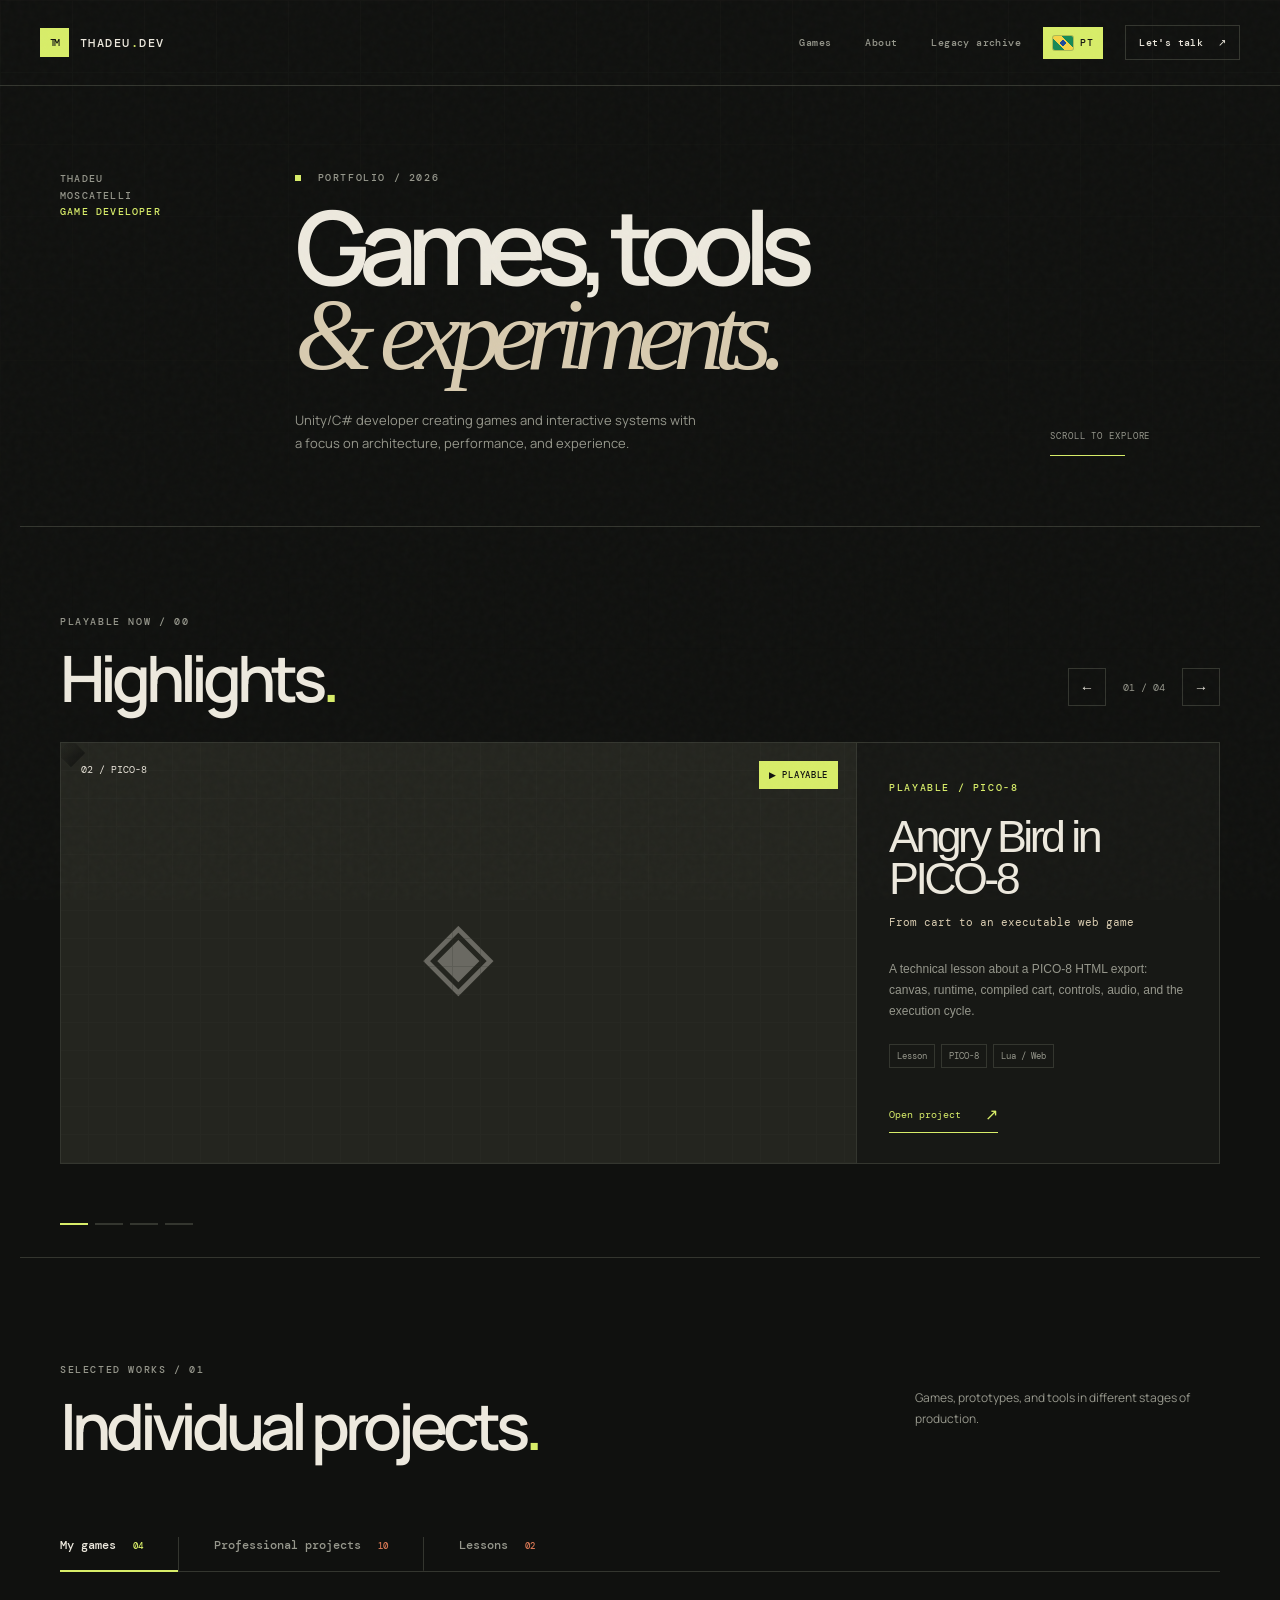
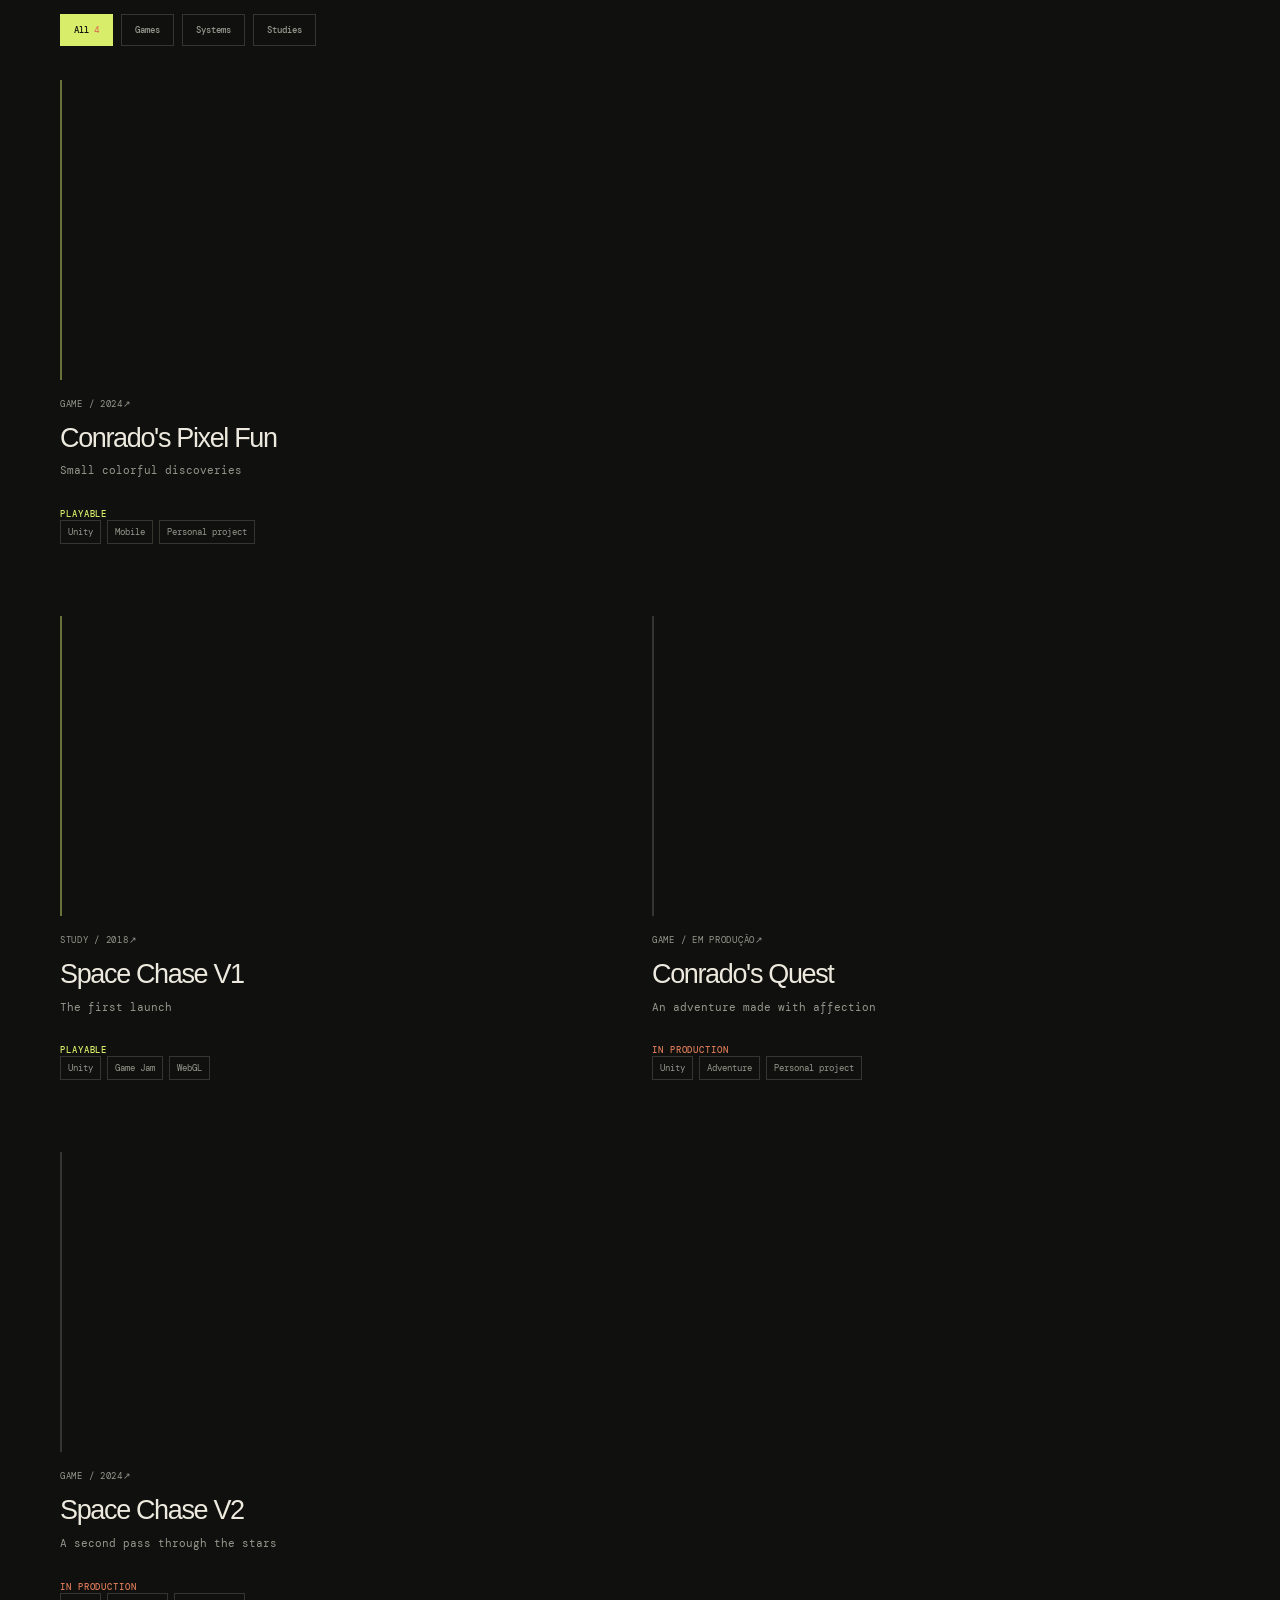
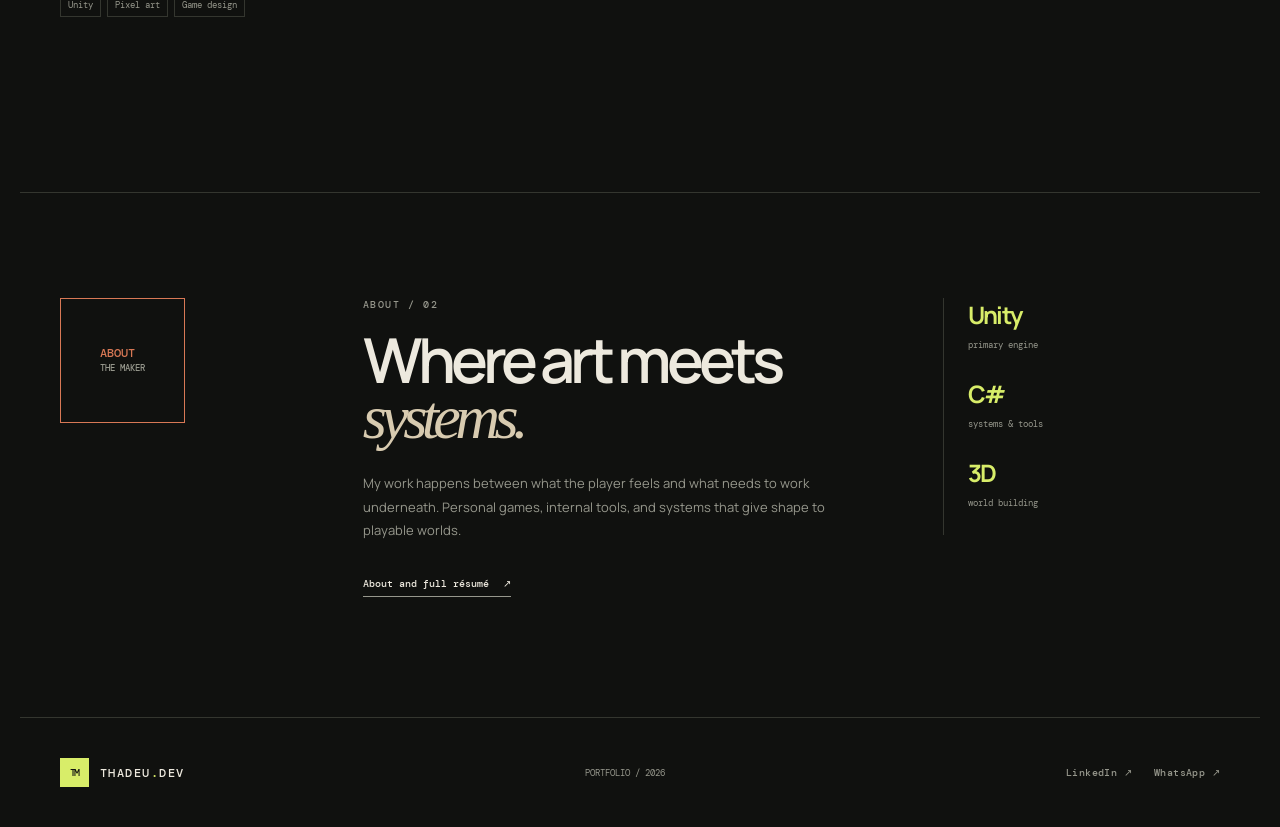
==== index-en.html @ a4b02101 "Nova versão mais chamativa." ====
<!doctype html>
<html lang="en">
<head>
  <meta charset="utf-8">
  <meta name="viewport" content="width=device-width, initial-scale=1">
  <meta name="description" content="Game and interactive project portfolio by Thadeu Moscatelli.">
  <title>Thadeu Moscatelli | Game Portfolio</title>
  <link rel="preconnect" href="https://fonts.googleapis.com">
  <link rel="preconnect" href="https://fonts.gstatic.com" crossorigin>
  <link href="https://fonts.googleapis.com/css2?family=DM+Mono:wght@400;500&family=Manrope:wght@400;500;600;700;800&display=swap" rel="stylesheet">
  <link rel="stylesheet" href="assets/css/styles.css">
  <script src="assets/js/games.js" defer></script>
  <script src="assets/js/games-en.js" defer></script>
  <script src="assets/js/script.js" defer></script>
</head>
<body>
  <div class="site-noise" aria-hidden="true"></div>
  <header class="topbar">
    <a class="brand" href="#top" aria-label="Back to top"><span class="brand-mark">TM</span><span>THADEU<span class="brand-dot">.</span>DEV</span></a>
    <nav class="main-nav" aria-label="Main navigation"><a href="#games">Games</a><a href="#about">About</a><a href="pages/legacy-en.html">Legacy archive</a></nav>
    <a class="language-switch" href="index.html" aria-label="Switch to the Portuguese version"><span class="language-flag flag-br" aria-hidden="true"></span><span>PT</span></a>
    <a class="nav-contact" href="mailto:thadeu.moscatelli@gmail.com">Let's talk <span>↗</span></a>
  </header>
  <main id="top">
    <section class="intro wrapper">
      <div class="intro-index">THADEU<br>MOSCATELLI<br><span>GAME DEVELOPER</span></div>
      <div class="intro-copy"><p class="eyebrow"><span class="status-dot"></span> Portfolio / 2026</p><h1>Games, tools<br><em>&amp; experiments.</em></h1><p>Unity/C# developer creating games and interactive systems with a focus on architecture, performance, and experience.</p></div>
      <div class="intro-meta"><span>SCROLL TO EXPLORE</span><span class="scroll-line"></span></div>
    </section>
    <section class="spotlight wrapper" aria-labelledby="spotlight-title">
      <div class="spotlight-header"><div><p class="eyebrow">Playable now / 00</p><h2 id="spotlight-title">Highlights<span class="accent">.</span></h2></div><div class="carousel-controls"><button class="carousel-button" id="carousel-prev" aria-label="Previous highlight">←</button><span class="carousel-position" id="carousel-position">01 / 04</span><button class="carousel-button" id="carousel-next" aria-label="Next highlight">→</button></div></div>
      <div class="spotlight-viewport"><div class="spotlight-track" id="spotlight-track"></div></div>
      <div class="spotlight-dots" id="spotlight-dots" aria-label="Select highlight"></div>
    </section>
    <section class="projects wrapper" id="games">
      <div class="section-heading"><div><p class="eyebrow">Selected works / 01</p><h2>Individual projects<span class="accent">.</span></h2></div><p class="section-intro">Games, prototypes, and tools in different stages of production.</p></div>
      <div class="collection-tabs" role="tablist" aria-label="Project collections"><button class="collection-tab is-active" role="tab" aria-selected="true" data-collection="personal">My games <span>04</span></button><button class="collection-tab" role="tab" aria-selected="false" data-collection="professional">Professional projects <span>10</span></button><button class="collection-tab" role="tab" aria-selected="false" data-collection="lessons">Lessons <span>02</span></button></div>
      <div class="filters" role="group" aria-label="Filter projects"><button class="filter-button is-active" data-filter="all">All <span class="filter-count"></span></button><button class="filter-button" data-filter="game">Games</button><button class="filter-button" data-filter="system">Systems</button><button class="filter-button" data-filter="study">Studies</button></div>
      <div class="project-grid" id="project-grid" aria-live="polite"></div>
    </section>
    <section class="about wrapper" id="about"><div class="about-stamp">ABOUT<br><span>THE MAKER</span></div><div class="about-copy"><p class="eyebrow">About / 02</p><h2>Where art meets<br><em>systems.</em></h2><p>My work happens between what the player feels and what needs to work underneath. Personal games, internal tools, and systems that give shape to playable worlds.</p><a class="text-link" href="pages/curriculo-en.html">About and full résumé <span>↗</span></a></div><div class="about-stats"><div><strong>Unity</strong><span>primary engine</span></div><div><strong>C#</strong><span>systems &amp; tools</span></div><div><strong>3D</strong><span>world building</span></div></div></section>
  </main>
  <footer class="footer wrapper"><div class="brand"><span class="brand-mark">TM</span><span>THADEU<span class="brand-dot">.</span>DEV</span></div><p>PORTFOLIO / 2026</p><div class="footer-links"><a href="https://www.linkedin.com/in/thadeu-moscatelli-2559061b0" target="_blank" rel="noreferrer">LinkedIn ↗</a><a href="https://wa.me/5515997329328" target="_blank" rel="noreferrer">WhatsApp ↗</a></div></footer>
  <dialog class="project-dialog" id="project-dialog"><button class="dialog-close" aria-label="Close details">×</button><div id="dialog-content"></div></dialog>
</body>
</html>
---- assets/css/styles.css ----
:root { --black:#10110f; --surface:#171815; --ink:#ede9de; --muted:#96978c; --line:#34362f; --acid:#d8ed69; --rust:#d87855; --sand:#d8cbb0; --mono:"DM Mono",monospace; --sans:"Manrope",sans-serif; }
* { box-sizing:border-box; }
html { scroll-behavior:smooth; }
body { margin:0; background:var(--black); color:var(--ink); font-family:var(--sans); overflow-x:hidden; }
body::before { content:""; position:fixed; inset:0; z-index:-1; pointer-events:none; opacity:.12; background-image:linear-gradient(var(--line) 1px,transparent 1px),linear-gradient(90deg,var(--line) 1px,transparent 1px); background-size:72px 72px; mask-image:linear-gradient(to bottom,#000,transparent 75%); }
.site-noise { position:fixed; inset:0; pointer-events:none; opacity:.035; z-index:5; background-image:url("data:image/svg+xml,%3Csvg viewBox='0 0 160 160' xmlns='http://www.w3.org/2000/svg'%3E%3Cfilter id='n'%3E%3CfeTurbulence type='fractalNoise' baseFrequency='.9' numOctaves='4' stitchTiles='stitch'/%3E%3C/filter%3E%3Crect width='100%25' height='100%25' filter='url(%23n)' opacity='.7'/%3E%3C/svg%3E"); }
.wrapper { max-width:1240px; margin-inline:auto; padding-inline:40px; }
.topbar { min-height:86px; max-width:1320px; margin:auto; display:flex; align-items:center; gap:22px; padding:0 40px; border-bottom:1px solid var(--line); position:relative; z-index:2; }
.brand { display:inline-flex; align-items:center; gap:11px; color:var(--ink); font:500 12px var(--mono); letter-spacing:.12em; text-decoration:none; }.brand-mark { width:29px; height:29px; display:grid; place-items:center; color:var(--black); background:var(--acid); font-size:10px; letter-spacing:-.12em; }.brand-dot,.accent { color:var(--acid); }
.main-nav { display:flex; gap:34px; margin-left:auto; }.main-nav a,.nav-contact,.footer-links a { color:var(--muted); font:500 10px var(--mono); letter-spacing:.04em; text-decoration:none; }.main-nav a:hover,.footer-links a:hover,.text-link:hover { color:var(--acid); }.nav-contact { flex:0 0 auto; color:var(--ink); border:1px solid var(--line); padding:10px 13px; }.nav-contact:hover { border-color:var(--acid); color:var(--acid); }.nav-contact span,.text-link span { margin-left:8px; }.language-switch { display:inline-flex; flex:0 0 auto; align-items:center; justify-content:center; gap:7px; min-width:58px; padding:9px 10px; color:var(--black); background:var(--acid); font:500 10px var(--mono); letter-spacing:.06em; text-decoration:none; }.language-switch:hover,.language-switch:focus-visible { color:var(--black); background:var(--sand); }.legacy-language { float:right; }
.language-flag { display:block; width:20px; height:14px; border-radius:2px; box-shadow:0 0 0 1px rgba(16,17,15,.22); }
.flag-uk { background:linear-gradient(90deg,transparent 38%,#fff 38% 62%,transparent 62%),linear-gradient(0deg,transparent 30%,#fff 30% 70%,transparent 70%),linear-gradient(90deg,transparent 45%,#d8233e 45% 55%,transparent 55%),linear-gradient(0deg,transparent 40%,#d8233e 40% 60%,transparent 60%),#21468b; }
.flag-br { background:radial-gradient(circle at center,#214b9b 0 22%,transparent 23%),linear-gradient(45deg,transparent 34%,#f5d447 35% 65%,transparent 66%),#168a57; }
.language-switch:not(:has(.language-flag)) { gap:6px; font-size:0; }.language-switch:not(:has(.language-flag))::before { font-size:15px; line-height:1; }.language-switch[href="index-en.html"]::before,.language-switch[href="curriculo-en.html"]::before,.language-switch[href="legacy-en.html"]::before { content:"🇬🇧"; }.language-switch[href="index-en.html"]::after,.language-switch[href="curriculo-en.html"]::after,.language-switch[href="legacy-en.html"]::after { content:"EN"; font:500 10px var(--mono); }.language-switch[href="index.html"]::before,.language-switch[href="curriculo.html"]::before,.language-switch[href="legacy.html"]::before { content:"🇧🇷"; }.language-switch[href="index.html"]::after,.language-switch[href="curriculo.html"]::after,.language-switch[href="legacy.html"]::after { content:"PT"; font:500 10px var(--mono); }
.language-switch:not(:has(.language-flag))::before { display:block; width:20px; height:14px; border-radius:2px; box-shadow:0 0 0 1px rgba(16,17,15,.22); content:"" !important; }
.language-switch[href="index-en.html"]::before,.language-switch[href="curriculo-en.html"]::before,.language-switch[href="legacy-en.html"]::before { background:linear-gradient(90deg,transparent 38%,#fff 38% 62%,transparent 62%),linear-gradient(0deg,transparent 30%,#fff 30% 70%,transparent 70%),linear-gradient(90deg,transparent 45%,#d8233e 45% 55%,transparent 55%),linear-gradient(0deg,transparent 40%,#d8233e 40% 60%,transparent 60%),#21468b; }
.language-switch[href="index.html"]::before,.language-switch[href="curriculo.html"]::before,.language-switch[href="legacy.html"]::before { background:radial-gradient(circle at center,#214b9b 0 22%,transparent 23%),linear-gradient(45deg,transparent 34%,#f5d447 35% 65%,transparent 66%),#168a57; }
.language-switch:has(.language-flag)::before,.language-switch:has(.language-flag)::after { content:none !important; display:none; }
.hero { min-height:680px; display:grid; grid-template-columns:1.1fr .9fr; align-items:center; padding-top:70px; padding-bottom:95px; position:relative; }.hero-copy { position:relative; z-index:1; }.eyebrow { margin:0 0 21px; color:var(--muted); font:500 10px var(--mono); letter-spacing:.16em; text-transform:uppercase; }.status-dot { display:inline-block; width:6px; height:6px; margin-right:9px; background:var(--acid); }.hero h1 { max-width:700px; margin:0; font-size:clamp(55px,8.5vw,116px); line-height:.84; letter-spacing:-.09em; font-weight:600; }.hero h1 em,.about h2 em { color:var(--sand); font-family:Georgia,serif; font-weight:400; letter-spacing:-.09em; }.hero-text { max-width:420px; margin:36px 0 35px; color:var(--muted); font-size:14px; line-height:1.75; }.hero-actions { display:flex; align-items:center; gap:28px; }.button { display:inline-flex; gap:22px; align-items:center; text-decoration:none; font:500 10px var(--mono); letter-spacing:.04em; }.button-primary { padding:15px 17px; color:var(--black); background:var(--acid); }.button-primary:hover { background:var(--sand); transform:translateY(-2px); }.text-link { color:var(--ink); font:500 10px var(--mono); text-decoration:none; border-bottom:1px solid var(--muted); padding-bottom:6px; }
.hero-art { height:420px; position:relative; }.orbit { position:absolute; border:1px solid var(--line); border-radius:50%; transform:rotate(-28deg); }.orbit-one { width:440px; height:180px; top:110px; left:-20px; }.orbit-two { width:350px; height:150px; top:125px; left:24px; transform:rotate(35deg); border-color:#565a4b; }.controller { position:absolute; width:220px; height:115px; top:142px; left:100px; border:1px solid var(--ink); border-radius:55px 55px 40px 40px; background:var(--surface); transform:rotate(-17deg); box-shadow:10px 10px 0 var(--acid); }.controller-cross { position:absolute; left:43px; top:36px; color:var(--acid); font:400 35px var(--mono); line-height:1; }.controller-button { position:absolute; right:47px; top:35px; color:var(--rust); font-size:26px; }.controller-line { position:absolute; left:91px; top:56px; width:37px; border-top:1px solid var(--muted); }.pixel-spark { position:absolute; color:var(--acid); font-size:21px; }.spark-one { top:60px; right:35px; }.spark-two { bottom:48px; left:2px; color:var(--rust); font-size:13px; }.hero-label { position:absolute; right:0; bottom:44px; color:var(--muted); font:500 10px/1.7 var(--mono); letter-spacing:.14em; }.hero-label span { font-size:8px; }
.signal-bar { display:flex; justify-content:space-between; padding-top:18px; padding-bottom:18px; border-top:1px solid var(--line); border-bottom:1px solid var(--line); color:var(--muted); font:500 9px var(--mono); letter-spacing:.14em; }.projects { padding-top:145px; padding-bottom:145px; }.section-heading { display:flex; justify-content:space-between; align-items:end; gap:30px; }.section-heading h2,.about h2,.future h2 { margin:0; font-size:clamp(38px,5vw,66px); letter-spacing:-.08em; line-height:.9; font-weight:600; }.section-intro { max-width:305px; margin:0; color:var(--muted); font-size:12px; line-height:1.7; }.filters { display:flex; gap:8px; margin:62px 0 27px; }.filter-button { border:1px solid var(--line); padding:9px 13px; background:transparent; color:var(--muted); cursor:pointer; font:500 9px var(--mono); }.filter-button:hover,.filter-button.is-active { border-color:var(--acid); background:var(--acid); color:var(--black); }.filter-count { color:var(--rust); }
.project-grid { display:grid; grid-template-columns:repeat(3,1fr); gap:36px 17px; }.project-card { min-width:0; }.project-card-button { width:100%; border:0; padding:0; color:inherit; text-align:left; background:transparent; cursor:pointer; }.project-art { position:relative; height:270px; overflow:hidden; background:var(--surface); border:1px solid var(--line); transition:border-color .3s ease,transform .3s ease; }.project-card-button:hover .project-art { border-color:var(--acid); transform:translateY(-5px); }.art-number { position:absolute; top:16px; left:17px; color:var(--muted); font:10px var(--mono); }.art-symbol { position:absolute; inset:0; display:grid; place-items:center; color:var(--theme); font-size:92px; font-weight:400; }.art-grid { position:absolute; inset:0; opacity:.35; background-size:24px 24px; background-image:linear-gradient(to right,transparent 95%,var(--line) 96%),linear-gradient(to bottom,transparent 95%,var(--line) 96%); }.art-lavender,.art-blue { --theme:var(--acid); }.art-lime,.art-orange { --theme:var(--rust); }.art-coral,.art-mint { --theme:var(--sand); }.art-lavender .art-symbol { transform:rotate(-14deg); }.art-lime .art-symbol { font-size:76px; transform:translateY(-3px) rotate(45deg); }.art-coral .art-symbol { font-family:Georgia,serif; font-size:100px; }.art-blue .art-symbol { font-size:100px; }.art-orange .art-symbol { transform:rotate(-20deg); }.art-mint .art-symbol { font-size:110px; }.project-meta { display:flex; justify-content:space-between; margin-top:16px; color:var(--muted); font:9px var(--mono); text-transform:uppercase; letter-spacing:.08em; }.project-card h3 { margin:10px 0 4px; font-size:19px; letter-spacing:-.05em; font-weight:600; }.project-card p { margin:0; color:var(--muted); font:11px var(--mono); }.tag-list { display:flex; flex-wrap:wrap; gap:6px; margin-top:16px; }.tag-list span { padding:5px 7px; border:1px solid var(--line); color:var(--muted); font:9px var(--mono); }
.about { display:grid; grid-template-columns:.7fr 1.5fr .8fr; gap:60px; align-items:start; padding-top:105px; padding-bottom:125px; border-top:1px solid var(--line); }.about-stamp { border:1px solid var(--rust); width:125px; height:125px; display:grid; place-content:center; color:var(--rust); transform:rotate(-7deg); font:500 12px/1.5 var(--mono); }.about-stamp span { color:var(--muted); font-size:9px; }.about-copy h2 { margin-bottom:26px; }.about-copy>p:not(.eyebrow) { max-width:475px; color:var(--muted); font-size:13px; line-height:1.8; margin:0 0 28px; }.about-stats { border-left:1px solid var(--line); padding-left:24px; }.about-stats div { margin-bottom:24px; }.about-stats strong { display:block; color:var(--acid); font-size:24px; letter-spacing:-.07em; }.about-stats span { color:var(--muted); font:9px var(--mono); }
.future { display:grid; grid-template-columns:.5fr 1fr 1fr; gap:45px; align-items:center; padding-top:68px; padding-bottom:80px; border-top:1px solid var(--line); }.future-index { color:var(--muted); font:10px/1.7 var(--mono); }.future-index strong { color:var(--rust); font-size:25px; }.future p:last-child { color:var(--muted); font-size:12px; line-height:1.8; max-width:260px; }.footer { display:flex; align-items:center; justify-content:space-between; min-height:110px; border-top:1px solid var(--line); }.footer p { color:var(--muted); font:9px var(--mono); }.footer-links { display:flex; gap:22px; }
.project-dialog { width:min(560px,calc(100% - 40px)); border:1px solid var(--line); padding:55px; color:var(--ink); background:var(--surface); box-shadow:12px 12px 0 var(--acid); }.project-dialog::backdrop { background:rgba(5,6,5,.78); backdrop-filter:blur(4px); }.dialog-close { position:absolute; top:17px; right:20px; border:0; color:var(--ink); background:transparent; cursor:pointer; font-size:28px; font-weight:300; }.project-dialog h2 { margin:0; font-size:42px; letter-spacing:-.08em; line-height:1; }.dialog-subtitle { color:var(--muted); font:12px var(--mono); }.dialog-description { margin-top:32px; color:var(--muted); font-size:13px; line-height:1.8; }.dialog-link { margin-top:30px; }.dialog-note { margin-top:28px; color:var(--muted); font:11px var(--mono); }
.project-dialog:has(.game-embed) { width:min(1080px,calc(100% - 40px)); }.game-embed { width:100%; aspect-ratio:16/9; margin:30px 0 26px; background:#090a08; border:1px solid var(--line); }.game-embed iframe { display:block; width:100%; height:100%; border:0; }
.legacy-page { min-height:100vh; padding-top:52px; }.legacy-page h1 { margin:105px 0 25px; font-size:clamp(45px,7vw,78px); line-height:.9; letter-spacing:-.08em; }.legacy-page h1 em { color:var(--sand); font-family:Georgia,serif; font-weight:400; }.legacy-page>p:not(.eyebrow) { max-width:540px; color:var(--muted); font-size:14px; line-height:1.8; }.legacy-links { display:flex; gap:12px; flex-wrap:wrap; margin:35px 0; }
@media (max-width:760px) { .wrapper { padding-inline:20px; }.topbar { padding:0 20px; height:70px; }.main-nav { display:none; }.nav-contact { font-size:9px; }.hero { display:block; min-height:auto; padding-top:80px; padding-bottom:70px; }.hero h1 { font-size:clamp(58px,16vw,90px); }.hero-art { height:300px; margin-top:35px; transform:scale(.82); transform-origin:left center; }.signal-bar { gap:18px; overflow:hidden; white-space:nowrap; }.signal-bar span:nth-child(even) { display:none; }.projects { padding-top:95px; padding-bottom:95px; }.section-heading { display:block; }.section-intro { margin-top:25px; }.filters { margin-top:38px; overflow-x:auto; }.project-grid { grid-template-columns:1fr; gap:43px; }.project-art { height:250px; }.about { grid-template-columns:1fr; gap:34px; padding-top:78px; padding-bottom:80px; }.about-stats { display:flex; gap:22px; border-left:0; border-top:1px solid var(--line); padding:20px 0 0; }.about-stats div { margin:0; }.future { grid-template-columns:1fr; gap:20px; padding-top:58px; }.footer { display:grid; gap:18px; padding-top:28px; padding-bottom:28px; }.footer p { margin:0; }.project-dialog { padding:45px 25px 30px; }.project-dialog h2 { font-size:34px; } }

/* Portfolio layout: the work is the interface, not a decorative hero. */
.intro { min-height:430px; display:grid; grid-template-columns:180px 1fr 170px; align-items:end; gap:55px; padding-top:85px; padding-bottom:70px; border-bottom:1px solid var(--line); }
.intro-index { align-self:start; color:var(--muted); font:500 10px/1.65 var(--mono); letter-spacing:.12em; }.intro-index span { color:var(--acid); }.intro-copy h1 { max-width:800px; margin:0; color:var(--ink); font-size:clamp(54px,8vw,108px); line-height:.82; letter-spacing:-.1em; font-weight:600; }.intro-copy h1 em { color:var(--sand); font-family:Georgia,serif; font-weight:400; }.intro-copy>p:last-child { max-width:410px; margin:32px 0 0; color:var(--muted); font-size:13px; line-height:1.8; }.intro-meta { align-self:end; display:flex; flex-direction:column; gap:13px; color:var(--muted); font:9px var(--mono); letter-spacing:.1em; }.scroll-line { width:75px; height:1px; background:var(--acid); }
.projects { padding-top:105px; }.section-heading { align-items:start; }.section-heading h2 { font-size:clamp(35px,5vw,64px); }.section-intro { margin-top:25px; }.filters { margin:42px 0 34px; }
.project-grid { grid-template-columns:repeat(2,minmax(0,1fr)); gap:72px 24px; }.project-card.is-featured:first-child { grid-column:span 2; }.project-card-button { display:block; }.project-art { height:365px; border:1px solid var(--line); background:#1b1d18; }.project-card:not(.is-featured) .project-art { height:300px; }.project-card-button:hover .project-art { border-color:var(--acid); transform:none; }.project-meta { margin-top:18px; }.project-card h3 { margin-top:13px; font-size:27px; font-weight:500; }.project-card p { font-size:11px; }.art-number { z-index:2; top:20px; left:20px; color:var(--ink); }.art-caption { position:absolute; z-index:2; right:20px; bottom:19px; color:var(--ink); font:9px var(--mono); letter-spacing:.14em; text-transform:uppercase; }.art-grid { opacity:.22; background-size:28px 28px; }
.project-art::before,.project-art::after { content:""; position:absolute; pointer-events:none; }.visual-quest { background:#60634e; }.visual-quest::before { width:72%; height:120%; left:-7%; bottom:-43%; border:1px solid rgba(237,233,222,.75); border-radius:50%; box-shadow:100px -25px 0 -30px #d87855, 180px -45px 0 -25px #d8ed69; transform:rotate(-23deg); }.visual-quest::after { width:145px; height:145px; top:85px; right:19%; border:1px solid var(--ink); transform:rotate(45deg); background:#34382d; box-shadow:15px 15px 0 #d8ed69; }
.visual-space { background:#1b1d18; }.visual-space::before { width:190px; height:190px; top:80px; left:30%; border:1px solid var(--sand); border-radius:50%; box-shadow:0 0 0 22px rgba(216,203,176,.08),0 0 0 56px rgba(216,203,176,.05); }.visual-space::after { width:9px; height:9px; top:34%; left:62%; background:var(--acid); box-shadow:-105px 45px 0 1px var(--sand),85px 75px 0 0 var(--rust),-50px 125px 0 0 var(--ink); }
.visual-pixel { background:#9a745b; }.visual-pixel::before { width:150px; height:150px; top:68px; left:35%; background:var(--acid); box-shadow:35px 35px 0 var(--rust),70px 70px 0 var(--sand),-35px 70px 0 #34362f; transform:rotate(45deg); }.visual-pixel::after { width:100%; height:1px; left:0; top:50%; background:var(--ink); box-shadow:0 -60px 0 rgba(16,17,15,.4),0 60px 0 rgba(16,17,15,.4); }
.visual-data { background:#20231e; }.visual-data::before { width:65%; height:55%; left:17%; top:23%; border-left:1px solid var(--acid); border-bottom:1px solid var(--acid); background:linear-gradient(145deg,transparent 48%,var(--rust) 49%,var(--rust) 51%,transparent 52%); }.visual-data::after { width:10px; height:10px; left:54%; top:45%; border-radius:50%; background:var(--acid); box-shadow:55px 42px 0 var(--rust),-80px 70px 0 var(--sand); }
.visual-flight { background:#80614e; }.visual-flight::before { width:280px; height:70px; top:39%; left:25%; border:1px solid var(--ink); border-radius:50%; transform:rotate(-19deg); box-shadow:0 20px 0 -17px var(--acid); }.visual-flight::after { width:1px; height:100%; left:52%; top:0; background:var(--sand); transform:rotate(32deg); box-shadow:70px 0 0 rgba(216,203,176,.4); }
.visual-orbit { background:#24251f; }.visual-orbit::before { width:210px; height:210px; top:48px; left:34%; border:1px solid var(--rust); border-radius:50%; box-shadow:0 0 0 35px rgba(216,120,85,.08),0 0 0 75px rgba(216,120,85,.05); }.visual-orbit::after { width:20px; height:20px; top:40%; left:50%; background:var(--acid); transform:rotate(45deg); }
.about { margin-top:30px; }.about-stamp { transform:none; }.about h2 { font-size:clamp(35px,5vw,62px); }.future { margin-top:30px; }
@media (max-width:760px) { .intro { min-height:520px; display:block; padding-top:70px; }.intro-index { margin-bottom:75px; }.intro-copy h1 { font-size:clamp(58px,16vw,92px); }.intro-meta { margin-top:70px; }.projects { padding-top:80px; }.project-grid { grid-template-columns:1fr; gap:57px; }.project-card.is-featured:first-child { grid-column:auto; }.project-art,.project-card:not(.is-featured) .project-art { height:260px; }.project-card h3 { font-size:24px; }.about { margin-top:0; } }

.collection-tabs { display:flex; gap:0; margin-top:82px; border-bottom:1px solid var(--line); }.collection-tab { position:relative; border:0; border-bottom:2px solid transparent; margin-bottom:-1px; padding:0 35px 17px 0; color:var(--muted); background:transparent; cursor:pointer; font:500 12px var(--mono); text-align:left; }.collection-tab+ .collection-tab { padding-left:35px; border-left:1px solid var(--line); }.collection-tab span { margin-left:10px; color:var(--rust); font-size:9px; }.collection-tab:hover,.collection-tab.is-active { color:var(--ink); }.collection-tab.is-active { border-bottom-color:var(--acid); }.collection-tab.is-active span { color:var(--acid); }
.play-badge { position:absolute; z-index:3; top:18px; right:18px; padding:8px 10px; color:var(--black); background:var(--acid); font:500 9px var(--mono); letter-spacing:.08em; }.status-label { display:inline-block; margin-top:14px; color:var(--rust); font:500 9px var(--mono); letter-spacing:.1em; text-transform:uppercase; }.status-label.is-playable { color:var(--acid); }.is-playable .project-art { border-color:#67733a; }.is-playable .project-card-button:hover .project-art { border-color:var(--acid); }
@media (max-width:760px) { .collection-tabs { margin-top:60px; overflow-x:auto; }.collection-tab { flex:0 0 auto; padding-right:22px; font-size:10px; }.collection-tab+.collection-tab { padding-left:22px; } }

.spotlight { padding-top:88px; padding-bottom:32px; border-bottom:1px solid var(--line); }.spotlight-header { display:flex; align-items:end; justify-content:space-between; }.spotlight-header h2 { margin:0; font-size:clamp(38px,5vw,64px); line-height:.9; letter-spacing:-.08em; font-weight:600; }.carousel-controls { display:flex; align-items:center; gap:14px; color:var(--muted); font:10px var(--mono); }.carousel-button { width:38px; height:38px; border:1px solid var(--line); color:var(--ink); background:transparent; cursor:pointer; font:14px var(--mono); }.carousel-button:hover { border-color:var(--acid); color:var(--acid); }.carousel-position { min-width:48px; text-align:center; }.spotlight-viewport { overflow:hidden; margin-top:36px; }.spotlight-track { display:flex; transition:transform .55s cubic-bezier(.22,.61,.36,1); }.spotlight-slide { flex:0 0 100%; min-width:0; }.spotlight-card { width:100%; }.spotlight-panel { display:grid; grid-template-columns:minmax(0,1.65fr) minmax(260px,.75fr); min-height:420px; border:1px solid var(--line); background:var(--surface); }.spotlight-art { height:auto; min-height:420px; border:0; border-right:1px solid var(--line); }.spotlight-cover { position:absolute; inset:0; z-index:0; width:100%; height:100%; object-fit:cover; filter:saturate(.72) contrast(1.08); }.spotlight-art::after { content:""; position:absolute; inset:0; z-index:1; background:linear-gradient(90deg,rgba(16,17,15,.05),rgba(16,17,15,.68)); }.spotlight-art .art-number,.spotlight-art .art-grid,.spotlight-art .play-badge,.spotlight-art .art-symbol { z-index:2; }.spotlight-art .art-symbol { opacity:.35; }.spotlight-copy { display:flex; flex-direction:column; align-items:flex-start; padding:38px 32px 30px; text-align:left; }.spotlight-copy .eyebrow { margin-bottom:22px; color:var(--acid); }.spotlight-copy h3 { margin:0; font-size:clamp(28px,3.5vw,48px); line-height:.93; letter-spacing:-.08em; font-weight:500; }.spotlight-subtitle { margin:15px 0 0; color:var(--sand); font:11px var(--mono); }.spotlight-description { margin:30px 0 0; color:var(--muted); font-size:12px; line-height:1.75; }.spotlight-copy .tag-list { margin-top:22px; }.spotlight-cta { display:inline-flex; gap:24px; align-items:center; margin-top:auto; padding-top:30px; color:var(--acid); font:10px var(--mono); border-bottom:1px solid var(--acid); padding-bottom:7px; }.spotlight-cta b { font-size:16px; font-weight:400; }.spotlight-dots { display:flex; gap:7px; margin-top:24px; }.spotlight-dot { width:28px; height:2px; padding:0; border:0; background:var(--line); cursor:pointer; }.spotlight-dot.is-active { background:var(--acid); }
@media (max-width:760px) { .spotlight { padding-top:70px; }.spotlight-header { align-items:start; flex-direction:column; gap:25px; }.carousel-controls { align-self:flex-end; margin-top:-58px; }.spotlight-panel { display:block; }.spotlight-art { min-height:260px; height:260px; border-right:0; border-bottom:1px solid var(--line); }.spotlight-copy { min-height:300px; padding:28px 22px 24px; }.spotlight-copy h3 { font-size:34px; }.spotlight-description { margin-top:22px; } }
.spotlight-art::before { display:none; }
.project-cover { position:absolute; inset:0; z-index:0; width:100%; height:100%; object-fit:cover; filter:saturate(.72) contrast(1.05); }.project-art .project-cover~.art-symbol { z-index:2; opacity:.35; }.visual-lesson { background:#4f5d44; }.visual-lesson::before { display:none; }.visual-lesson::after { background:linear-gradient(90deg,rgba(16,17,15,.12),rgba(16,17,15,.58)); }
.project-grid .project-card { height:100%; }.project-grid .project-card-button { display:flex; height:100%; flex-direction:column; }.project-grid .project-art,.project-grid .project-card:not(.is-featured) .project-art { height:300px; min-height:300px; flex:0 0 300px; }.project-grid .project-card h3 { min-height:1.35em; }.project-grid .project-card p { min-height:2.8em; }.project-grid .project-card .tag-list { margin-top:auto; }
@media (max-width:760px) { .project-grid .project-art,.project-grid .project-card:not(.is-featured) .project-art { height:260px; min-height:260px; flex-basis:260px; } }

/* Resume page */
.resume-page { padding-top:34px; }
.resume-topbar { border-bottom:0; padding-inline:0; }
.resume-hero { display:grid; grid-template-columns:1.35fr .65fr; gap:60px; align-items:end; padding:88px 0 62px; border-bottom:1px solid var(--line); }
.resume-hero h1 { margin:0; max-width:800px; font-size:clamp(55px,8vw,106px); line-height:.84; letter-spacing:-.1em; font-weight:600; }
.resume-hero h1 em { color:var(--sand); font-family:Georgia,serif; font-weight:400; }
.resume-lead { max-width:490px; margin:28px 0 0; color:var(--muted); font-size:14px; line-height:1.85; }
.resume-aside { border-left:1px solid var(--line); padding-left:25px; }
.resume-aside strong { display:block; color:var(--acid); font:500 31px var(--mono); letter-spacing:-.08em; }
.resume-aside span { display:block; margin-top:5px; color:var(--muted); font:9px var(--mono); line-height:1.65; text-transform:uppercase; letter-spacing:.1em; }
.resume-actions { display:flex; gap:12px; flex-wrap:wrap; margin-top:31px; }
.resume-contact { display:grid; grid-template-columns:.8fr 2fr; gap:50px; padding:42px 0 55px; border-bottom:1px solid var(--line); }
.resume-contact h2,.resume-section h2 { margin:0; font-size:12px; font-weight:500; text-transform:uppercase; letter-spacing:.14em; }
.resume-contact h2::before,.resume-section h2::before { content:"/"; margin-right:10px; color:var(--rust); font-family:var(--mono); }
.contact-list { display:flex; flex-wrap:wrap; gap:10px 28px; margin:0; padding:0; list-style:none; }
.contact-list a { color:var(--ink); font:11px var(--mono); text-decoration:none; border-bottom:1px solid var(--line); padding-bottom:5px; }
.contact-list a:hover { color:var(--acid); border-color:var(--acid); }
.resume-section { display:grid; grid-template-columns:.8fr 2fr; gap:50px; padding:62px 0; border-bottom:1px solid var(--line); }
.resume-section-body { min-width:0; }
.resume-item { display:grid; grid-template-columns:145px 1fr; gap:27px; padding:0 0 38px; margin-bottom:38px; border-bottom:1px solid var(--line); }
.resume-item:last-child { padding-bottom:0; margin-bottom:0; border-bottom:0; }
.resume-date { color:var(--acid); font:10px/1.6 var(--mono); text-transform:uppercase; }
.resume-item h3 { margin:0 0 8px; font-size:22px; line-height:1.1; letter-spacing:-.06em; font-weight:500; }
.resume-company { display:block; margin-bottom:17px; color:var(--rust); font:10px var(--mono); text-transform:uppercase; letter-spacing:.1em; }
.resume-item p,.resume-item li { color:var(--muted); font-size:12px; line-height:1.8; }
.resume-item p { margin:0; }
.resume-item ul { margin:0; padding-left:17px; }
.resume-item li::marker { color:var(--acid); }
.skills-grid { display:grid; grid-template-columns:repeat(2,1fr); gap:12px; }
.skill { min-height:102px; padding:17px; border:1px solid var(--line); background:rgba(23,24,21,.55); }
.skill strong { display:block; margin-bottom:10px; color:var(--ink); font-size:15px; letter-spacing:-.04em; }
.skill span { color:var(--muted); font:10px/1.65 var(--mono); }
.resume-projects { display:grid; grid-template-columns:repeat(2,1fr); gap:0 24px; }
.resume-project { padding:0 0 26px; margin-bottom:26px; border-bottom:1px solid var(--line); }
.resume-project h3 { margin:0 0 7px; font-size:17px; letter-spacing:-.04em; font-weight:500; }
.resume-project p { margin:0; color:var(--muted); font-size:11px; line-height:1.7; }
.resume-project a { color:var(--acid); text-decoration:none; }
.resume-footer { margin-top:0; }
@media print {
  body { background:#fff; color:#111; }
  body::before,.site-noise,.resume-actions,.topbar,.footer { display:none; }
  .resume-page { padding:0; max-width:none; }
  .resume-hero,.resume-contact,.resume-section { border-color:#bbb; }
  .resume-hero h1,.resume-item h3,.resume-project h3,.resume-contact h2,.resume-section h2 { color:#111; }
  .resume-hero h1 em,.resume-aside strong,.resume-date { color:#555; }
  .resume-lead,.resume-item p,.resume-item li,.skill span,.resume-project p { color:#444; }
  .skill { background:#fff; border-color:#bbb; }
  a { color:#111 !important; }
}
@media (max-width:760px) {
  .resume-page { padding-top:20px; }
  .resume-hero { display:block; padding:65px 0 45px; }
  .resume-hero h1 { font-size:clamp(56px,16vw,90px); }
  .resume-aside { margin-top:42px; }
  .resume-contact,.resume-section { grid-template-columns:1fr; gap:27px; padding:42px 0; }
  .resume-item { grid-template-columns:1fr; gap:12px; }
  .resume-projects,.skills-grid { grid-template-columns:1fr; }
}
@media (max-width:760px) { .topbar { min-height:70px; gap:9px; padding:0 20px; }.topbar .brand { min-width:0; margin-right:auto; }.topbar .brand > span:last-child { overflow:hidden; white-space:nowrap; }.nav-contact { padding:8px 10px; font-size:0; }.nav-contact span { margin:0; font-size:14px; }.language-switch { min-width:54px; padding:8px; } }
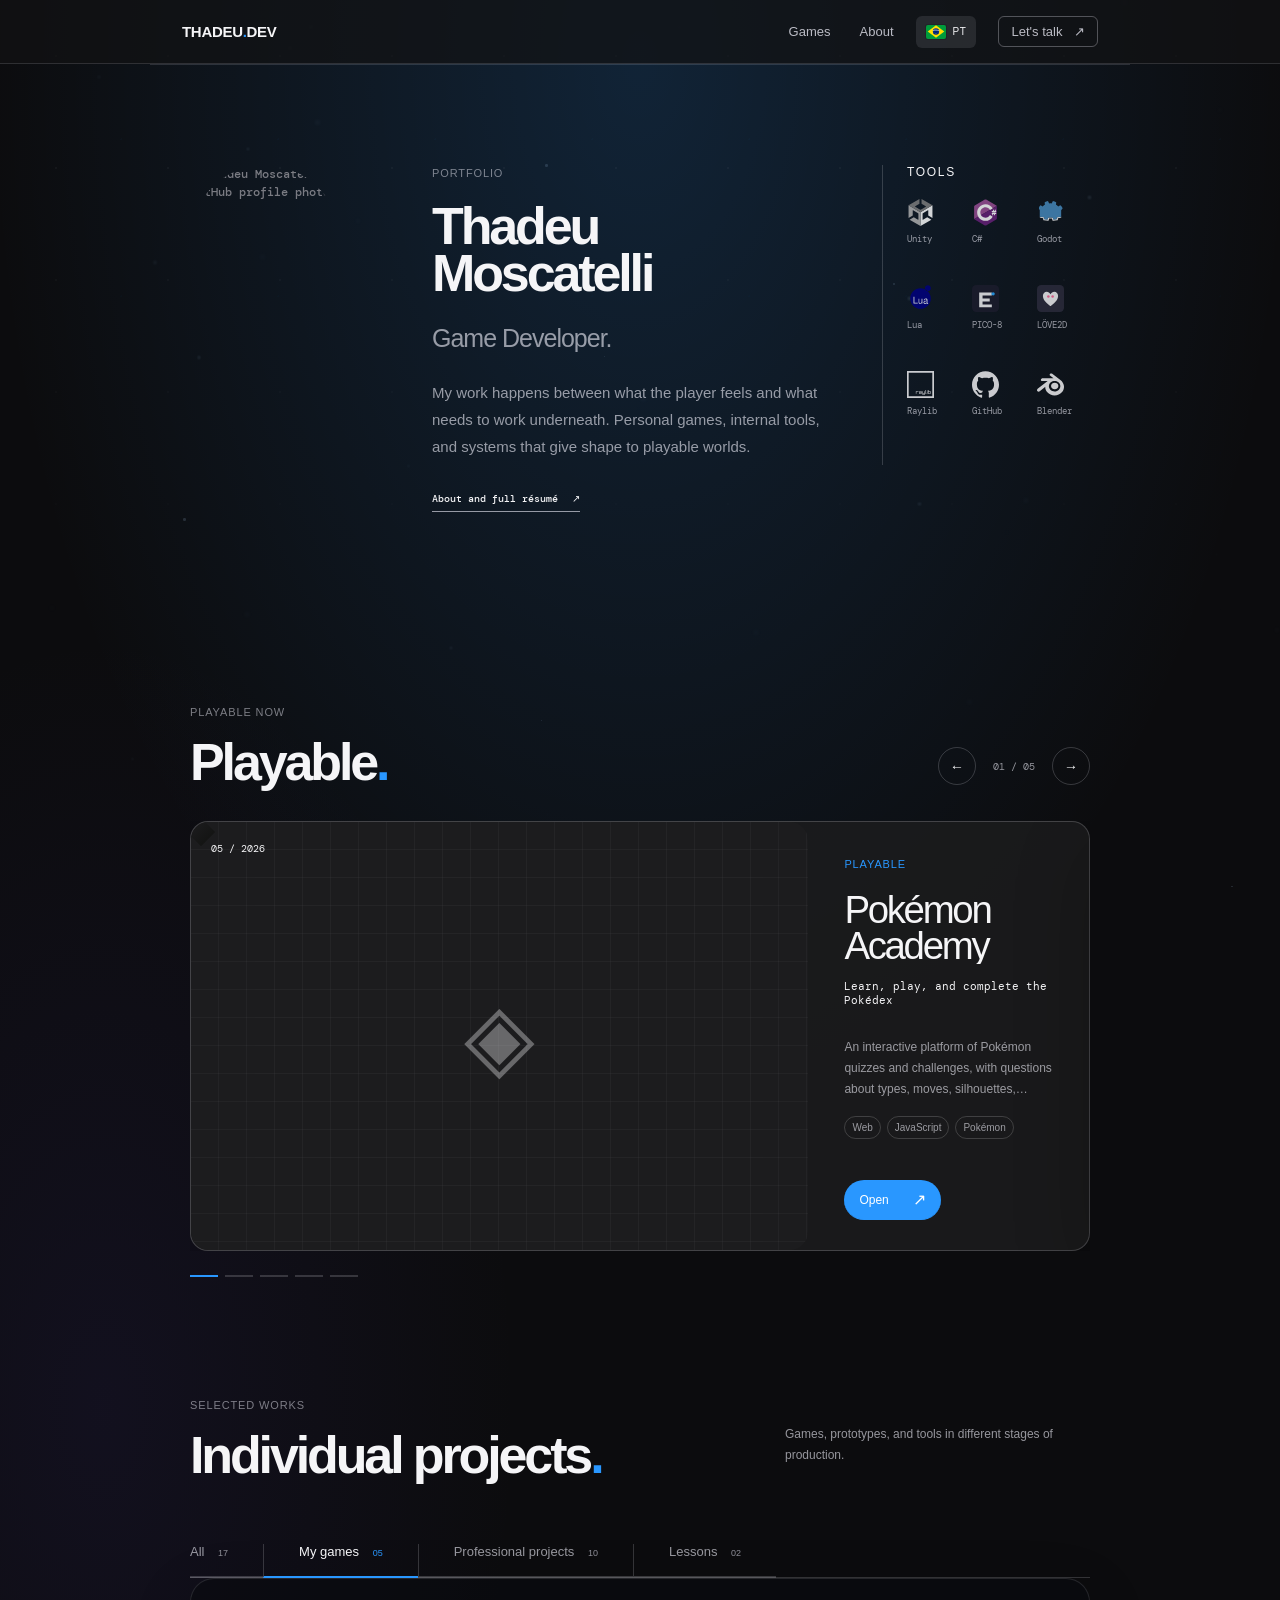
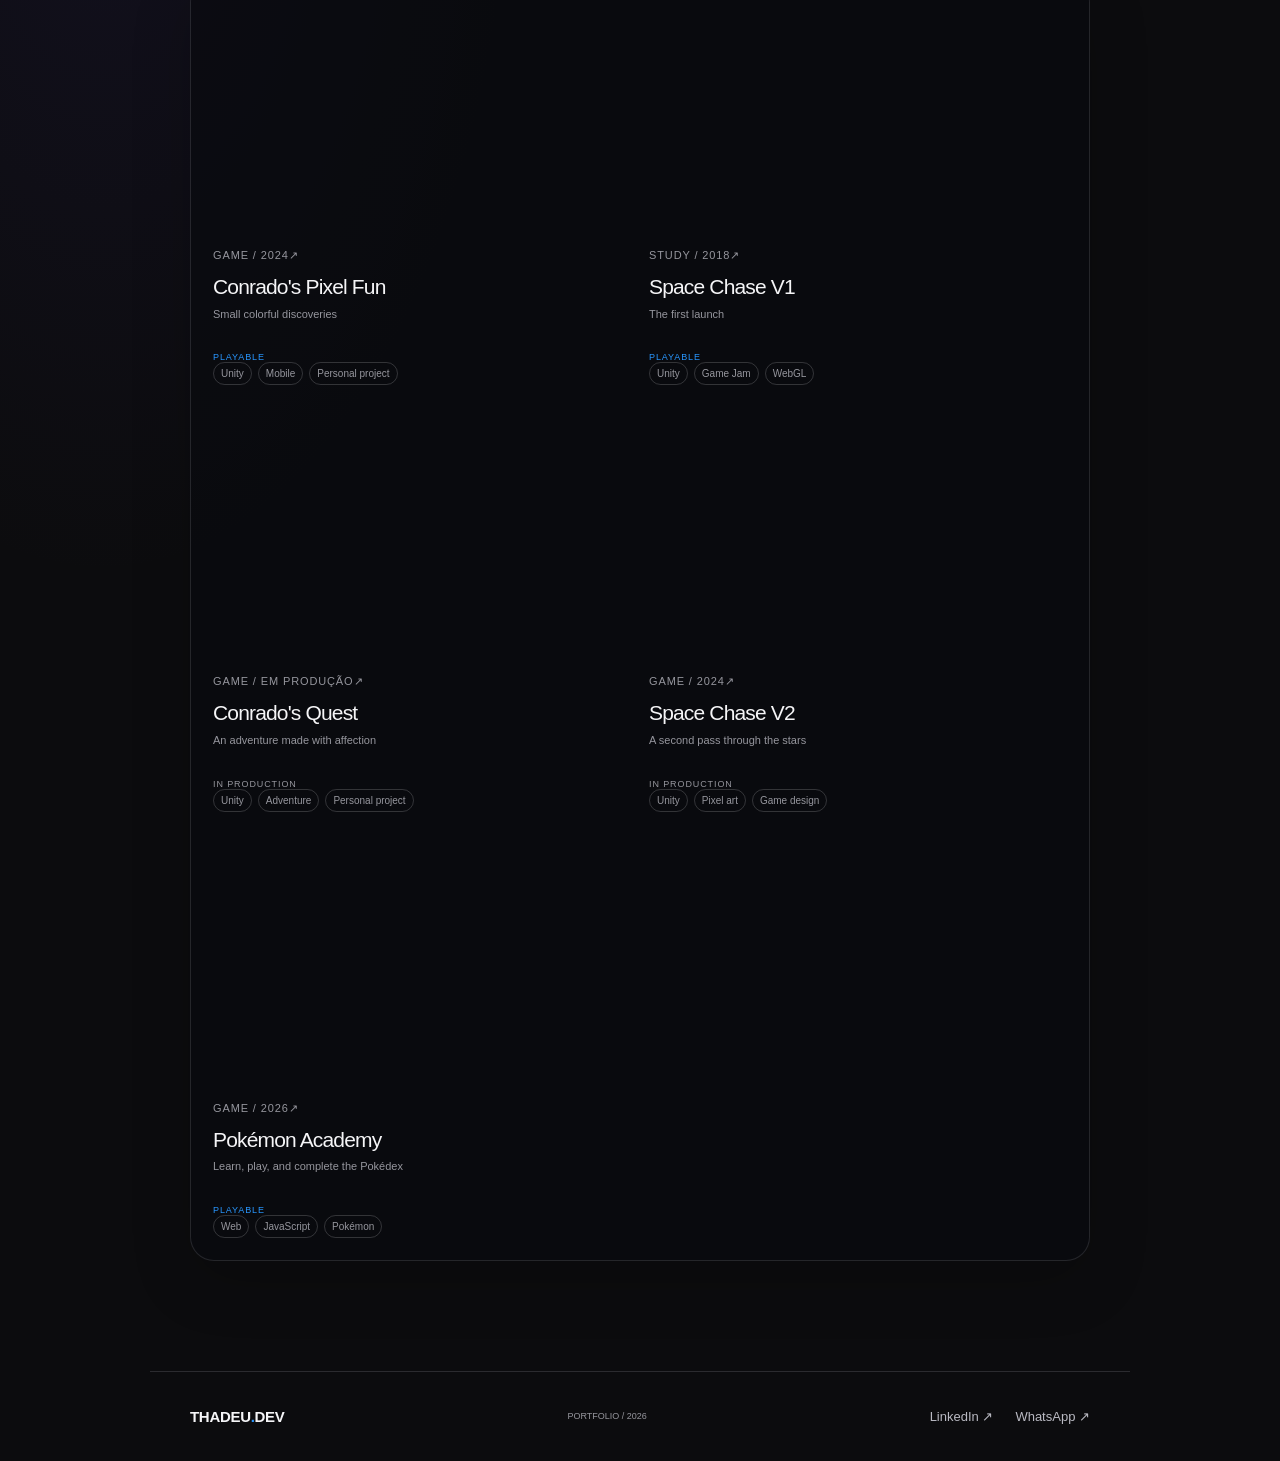
==== commit 67ba859c: "Feito alterações de layout e melhorado algumas funcinalidades." ====
--- a/index-en.html
+++ b/index-en.html
@@ -14,33 +14,29 @@
   <script src="assets/js/script.js" defer></script>
 </head>
 <body>
+  <div class="starfield" aria-hidden="true"></div>
   <div class="site-noise" aria-hidden="true"></div>
   <header class="topbar">
     <a class="brand" href="#top" aria-label="Back to top"><span class="brand-mark">TM</span><span>THADEU<span class="brand-dot">.</span>DEV</span></a>
-    <nav class="main-nav" aria-label="Main navigation"><a href="#games">Games</a><a href="#about">About</a><a href="pages/legacy-en.html">Legacy archive</a></nav>
-    <a class="language-switch" href="index.html" aria-label="Switch to the Portuguese version"><span class="language-flag flag-br" aria-hidden="true"></span><span>PT</span></a>
-    <a class="nav-contact" href="mailto:thadeu.moscatelli@gmail.com">Let's talk <span>↗</span></a>
+   <nav class="main-nav" aria-label="Main navigation"><a href="#games">Games</a><a href="pages/curriculo-en.html">About</a></nav>
+    <a class="language-switch" href="index.html" aria-label="Switch to the Portuguese version"><img class="language-flag" src="assets/icons/flag-brazil.svg" alt=""><span>PT</span></a>
+     <button class="nav-contact" type="button" data-contact-dialog>Let's talk <span>↗</span></button>
   </header>
   <main id="top">
-    <section class="intro wrapper">
-      <div class="intro-index">THADEU<br>MOSCATELLI<br><span>GAME DEVELOPER</span></div>
-      <div class="intro-copy"><p class="eyebrow"><span class="status-dot"></span> Portfolio / 2026</p><h1>Games, tools<br><em>&amp; experiments.</em></h1><p>Unity/C# developer creating games and interactive systems with a focus on architecture, performance, and experience.</p></div>
-      <div class="intro-meta"><span>SCROLL TO EXPLORE</span><span class="scroll-line"></span></div>
-    </section>
+     <section class="about wrapper" id="about"><div class="about-stamp"><img src="https://github.com/ThadeuJ.png?size=240" alt="Thadeu Moscatelli's GitHub profile photo"></div><div class="about-copy"><p class="eyebrow about-subtitle">Portfolio</p><h2>Thadeu Moscatelli</h2><p class="about-role">Game Developer.</p><p>My work happens between what the player feels and what needs to work underneath. Personal games, internal tools, and systems that give shape to playable worlds.</p><a class="text-link" href="pages/curriculo-en.html">About and full résumé <span>↗</span></a></div><div class="about-stats about-tools"><h3 class="about-tools-title">Tools</h3><div class="tools-grid"><div class="tool-item"><img src="assets/icons/unity.svg" alt="Unity"><span>Unity</span></div><div class="tool-item"><img src="assets/icons/csharp.svg" alt="C#"><span>C#</span></div><div class="tool-item"><img src="assets/icons/godot.svg" alt="Godot"><span>Godot</span></div><div class="tool-item"><img src="assets/icons/lua.svg" alt="Lua"><span>Lua</span></div><div class="tool-item"><img src="assets/icons/pico8.svg" alt="PICO-8"><span>PICO-8</span></div><div class="tool-item"><img src="assets/icons/love2d.svg" alt="LÖVE2D"><span>LÖVE2D</span></div><div class="tool-item"><img src="assets/icons/raylib.svg" alt="Raylib"><span>Raylib</span></div><div class="tool-item"><img src="assets/icons/github.svg" alt="GitHub"><span>GitHub</span></div><div class="tool-item"><img src="assets/icons/blender.svg" alt="Blender"><span>Blender</span></div></div></div></section>
     <section class="spotlight wrapper" aria-labelledby="spotlight-title">
-      <div class="spotlight-header"><div><p class="eyebrow">Playable now / 00</p><h2 id="spotlight-title">Highlights<span class="accent">.</span></h2></div><div class="carousel-controls"><button class="carousel-button" id="carousel-prev" aria-label="Previous highlight">←</button><span class="carousel-position" id="carousel-position">01 / 04</span><button class="carousel-button" id="carousel-next" aria-label="Next highlight">→</button></div></div>
+       <div class="spotlight-header"><div><p class="eyebrow">Playable now</p><h2 id="spotlight-title">Playable<span class="accent">.</span></h2></div><div class="carousel-controls"><button class="carousel-button" id="carousel-prev" aria-label="Previous highlight">←</button><span class="carousel-position" id="carousel-position">01 / 04</span><button class="carousel-button" id="carousel-next" aria-label="Next highlight">→</button></div></div>
       <div class="spotlight-viewport"><div class="spotlight-track" id="spotlight-track"></div></div>
       <div class="spotlight-dots" id="spotlight-dots" aria-label="Select highlight"></div>
     </section>
     <section class="projects wrapper" id="games">
-      <div class="section-heading"><div><p class="eyebrow">Selected works / 01</p><h2>Individual projects<span class="accent">.</span></h2></div><p class="section-intro">Games, prototypes, and tools in different stages of production.</p></div>
-      <div class="collection-tabs" role="tablist" aria-label="Project collections"><button class="collection-tab is-active" role="tab" aria-selected="true" data-collection="personal">My games <span>04</span></button><button class="collection-tab" role="tab" aria-selected="false" data-collection="professional">Professional projects <span>10</span></button><button class="collection-tab" role="tab" aria-selected="false" data-collection="lessons">Lessons <span>02</span></button></div>
-      <div class="filters" role="group" aria-label="Filter projects"><button class="filter-button is-active" data-filter="all">All <span class="filter-count"></span></button><button class="filter-button" data-filter="game">Games</button><button class="filter-button" data-filter="system">Systems</button><button class="filter-button" data-filter="study">Studies</button></div>
+       <div class="section-heading"><div><p class="eyebrow">Selected works</p><h2>Individual projects<span class="accent">.</span></h2></div><p class="section-intro">Games, prototypes, and tools in different stages of production.</p></div>
+       <div class="collection-tabs" role="tablist" aria-label="Project collections"><button class="collection-tab" role="tab" aria-selected="false" data-collection="all">All <span>17</span></button><button class="collection-tab is-active" role="tab" aria-selected="true" data-collection="personal">My games <span>05</span></button><button class="collection-tab" role="tab" aria-selected="false" data-collection="professional">Professional projects <span>10</span></button><button class="collection-tab" role="tab" aria-selected="false" data-collection="lessons">Lessons <span>02</span></button></div>
       <div class="project-grid" id="project-grid" aria-live="polite"></div>
     </section>
-    <section class="about wrapper" id="about"><div class="about-stamp">ABOUT<br><span>THE MAKER</span></div><div class="about-copy"><p class="eyebrow">About / 02</p><h2>Where art meets<br><em>systems.</em></h2><p>My work happens between what the player feels and what needs to work underneath. Personal games, internal tools, and systems that give shape to playable worlds.</p><a class="text-link" href="pages/curriculo-en.html">About and full résumé <span>↗</span></a></div><div class="about-stats"><div><strong>Unity</strong><span>primary engine</span></div><div><strong>C#</strong><span>systems &amp; tools</span></div><div><strong>3D</strong><span>world building</span></div></div></section>
-  </main>
+    </main>
   <footer class="footer wrapper"><div class="brand"><span class="brand-mark">TM</span><span>THADEU<span class="brand-dot">.</span>DEV</span></div><p>PORTFOLIO / 2026</p><div class="footer-links"><a href="https://www.linkedin.com/in/thadeu-moscatelli-2559061b0" target="_blank" rel="noreferrer">LinkedIn ↗</a><a href="https://wa.me/5515997329328" target="_blank" rel="noreferrer">WhatsApp ↗</a></div></footer>
   <dialog class="project-dialog" id="project-dialog"><button class="dialog-close" aria-label="Close details">×</button><div id="dialog-content"></div></dialog>
+  <dialog class="contact-dialog" id="contact-dialog"><button class="dialog-close contact-dialog-close" aria-label="Close contact form">×</button><p class="eyebrow">Contact / Let's talk</p><h2>Let's build something together<span class="accent">.</span></h2><p class="contact-dialog-intro">Send a message or choose a direct channel to reach me.</p><form class="contact-form" id="contact-form"><label>Name<input name="name" type="text" autocomplete="name" required></label><label>Email<input name="email" type="email" autocomplete="email" required></label><label>Message<textarea name="message" rows="4" required></textarea></label><button class="button button-primary" type="submit">Send message ↗</button></form><p class="contact-links-title">Direct channels</p><div class="contact-links"><a href="https://wa.me/5515997329328" target="_blank" rel="noreferrer" aria-label="WhatsApp"><img src="assets/icons/whatsapp.svg" alt="WhatsApp"></a><a href="https://www.linkedin.com/in/thadeu-moscatelli-2559061b0" target="_blank" rel="noreferrer" aria-label="LinkedIn"><img src="assets/icons/linkedin.svg" alt="LinkedIn"></a><a href="mailto:thadeu.moscatelli@gmail.com" aria-label="Email"><img src="assets/icons/email.svg" alt="Email"></a></div></dialog>
 </body>
 </html>
--- a/assets/css/styles.css
+++ b/assets/css/styles.css
@@ -1,7 +1,7 @@
 :root { --black:#10110f; --surface:#171815; --ink:#ede9de; --muted:#96978c; --line:#34362f; --acid:#d8ed69; --rust:#d87855; --sand:#d8cbb0; --mono:"DM Mono",monospace; --sans:"Manrope",sans-serif; }
 * { box-sizing:border-box; }
 html { scroll-behavior:smooth; }
-body { margin:0; background:var(--black); color:var(--ink); font-family:var(--sans); overflow-x:hidden; }
+body { margin:0; background:var(--black); color:var(--ink); font-family:var(--sans); overflow-x:hidden; isolation:isolate; }
 body::before { content:""; position:fixed; inset:0; z-index:-1; pointer-events:none; opacity:.12; background-image:linear-gradient(var(--line) 1px,transparent 1px),linear-gradient(90deg,var(--line) 1px,transparent 1px); background-size:72px 72px; mask-image:linear-gradient(to bottom,#000,transparent 75%); }
 .site-noise { position:fixed; inset:0; pointer-events:none; opacity:.035; z-index:5; background-image:url("data:image/svg+xml,%3Csvg viewBox='0 0 160 160' xmlns='http://www.w3.org/2000/svg'%3E%3Cfilter id='n'%3E%3CfeTurbulence type='fractalNoise' baseFrequency='.9' numOctaves='4' stitchTiles='stitch'/%3E%3C/filter%3E%3Crect width='100%25' height='100%25' filter='url(%23n)' opacity='.7'/%3E%3C/svg%3E"); }
 .wrapper { max-width:1240px; margin-inline:auto; padding-inline:40px; }
@@ -20,7 +20,7 @@
 .hero-art { height:420px; position:relative; }.orbit { position:absolute; border:1px solid var(--line); border-radius:50%; transform:rotate(-28deg); }.orbit-one { width:440px; height:180px; top:110px; left:-20px; }.orbit-two { width:350px; height:150px; top:125px; left:24px; transform:rotate(35deg); border-color:#565a4b; }.controller { position:absolute; width:220px; height:115px; top:142px; left:100px; border:1px solid var(--ink); border-radius:55px 55px 40px 40px; background:var(--surface); transform:rotate(-17deg); box-shadow:10px 10px 0 var(--acid); }.controller-cross { position:absolute; left:43px; top:36px; color:var(--acid); font:400 35px var(--mono); line-height:1; }.controller-button { position:absolute; right:47px; top:35px; color:var(--rust); font-size:26px; }.controller-line { position:absolute; left:91px; top:56px; width:37px; border-top:1px solid var(--muted); }.pixel-spark { position:absolute; color:var(--acid); font-size:21px; }.spark-one { top:60px; right:35px; }.spark-two { bottom:48px; left:2px; color:var(--rust); font-size:13px; }.hero-label { position:absolute; right:0; bottom:44px; color:var(--muted); font:500 10px/1.7 var(--mono); letter-spacing:.14em; }.hero-label span { font-size:8px; }
 .signal-bar { display:flex; justify-content:space-between; padding-top:18px; padding-bottom:18px; border-top:1px solid var(--line); border-bottom:1px solid var(--line); color:var(--muted); font:500 9px var(--mono); letter-spacing:.14em; }.projects { padding-top:145px; padding-bottom:145px; }.section-heading { display:flex; justify-content:space-between; align-items:end; gap:30px; }.section-heading h2,.about h2,.future h2 { margin:0; font-size:clamp(38px,5vw,66px); letter-spacing:-.08em; line-height:.9; font-weight:600; }.section-intro { max-width:305px; margin:0; color:var(--muted); font-size:12px; line-height:1.7; }.filters { display:flex; gap:8px; margin:62px 0 27px; }.filter-button { border:1px solid var(--line); padding:9px 13px; background:transparent; color:var(--muted); cursor:pointer; font:500 9px var(--mono); }.filter-button:hover,.filter-button.is-active { border-color:var(--acid); background:var(--acid); color:var(--black); }.filter-count { color:var(--rust); }
 .project-grid { display:grid; grid-template-columns:repeat(3,1fr); gap:36px 17px; }.project-card { min-width:0; }.project-card-button { width:100%; border:0; padding:0; color:inherit; text-align:left; background:transparent; cursor:pointer; }.project-art { position:relative; height:270px; overflow:hidden; background:var(--surface); border:1px solid var(--line); transition:border-color .3s ease,transform .3s ease; }.project-card-button:hover .project-art { border-color:var(--acid); transform:translateY(-5px); }.art-number { position:absolute; top:16px; left:17px; color:var(--muted); font:10px var(--mono); }.art-symbol { position:absolute; inset:0; display:grid; place-items:center; color:var(--theme); font-size:92px; font-weight:400; }.art-grid { position:absolute; inset:0; opacity:.35; background-size:24px 24px; background-image:linear-gradient(to right,transparent 95%,var(--line) 96%),linear-gradient(to bottom,transparent 95%,var(--line) 96%); }.art-lavender,.art-blue { --theme:var(--acid); }.art-lime,.art-orange { --theme:var(--rust); }.art-coral,.art-mint { --theme:var(--sand); }.art-lavender .art-symbol { transform:rotate(-14deg); }.art-lime .art-symbol { font-size:76px; transform:translateY(-3px) rotate(45deg); }.art-coral .art-symbol { font-family:Georgia,serif; font-size:100px; }.art-blue .art-symbol { font-size:100px; }.art-orange .art-symbol { transform:rotate(-20deg); }.art-mint .art-symbol { font-size:110px; }.project-meta { display:flex; justify-content:space-between; margin-top:16px; color:var(--muted); font:9px var(--mono); text-transform:uppercase; letter-spacing:.08em; }.project-card h3 { margin:10px 0 4px; font-size:19px; letter-spacing:-.05em; font-weight:600; }.project-card p { margin:0; color:var(--muted); font:11px var(--mono); }.tag-list { display:flex; flex-wrap:wrap; gap:6px; margin-top:16px; }.tag-list span { padding:5px 7px; border:1px solid var(--line); color:var(--muted); font:9px var(--mono); }
-.about { display:grid; grid-template-columns:.7fr 1.5fr .8fr; gap:60px; align-items:start; padding-top:105px; padding-bottom:125px; border-top:1px solid var(--line); }.about-stamp { border:1px solid var(--rust); width:125px; height:125px; display:grid; place-content:center; color:var(--rust); transform:rotate(-7deg); font:500 12px/1.5 var(--mono); }.about-stamp span { color:var(--muted); font-size:9px; }.about-copy h2 { margin-bottom:26px; }.about-copy>p:not(.eyebrow) { max-width:475px; color:var(--muted); font-size:13px; line-height:1.8; margin:0 0 28px; }.about-stats { border-left:1px solid var(--line); padding-left:24px; }.about-stats div { margin-bottom:24px; }.about-stats strong { display:block; color:var(--acid); font-size:24px; letter-spacing:-.07em; }.about-stats span { color:var(--muted); font:9px var(--mono); }
+.about { display:grid; grid-template-columns:.7fr 1.5fr .8fr; gap:60px; align-items:start; padding-top:105px; padding-bottom:125px; border-top:1px solid var(--line); }.about-stamp { position:relative; overflow:hidden; border:1px solid var(--rust); width:125px; height:125px; display:grid; place-content:center; color:var(--rust); transform:rotate(-7deg); font:500 12px/1.5 var(--mono); }.about-stamp img { position:absolute; inset:0; width:100%; height:100%; object-fit:cover; opacity:.62; filter:saturate(.72) contrast(1.08); }.about-copy h2 { margin-bottom:26px; }.about-copy>p:not(.eyebrow) { max-width:475px; color:var(--muted); font-size:13px; line-height:1.8; margin:0 0 28px; }.about-stats { border-left:1px solid var(--line); padding-left:24px; }.about-stats div { margin-bottom:24px; }.about-stats strong { display:block; color:var(--acid); font-size:24px; letter-spacing:-.07em; }.about-stats span { color:var(--muted); font:9px var(--mono); }
 .future { display:grid; grid-template-columns:.5fr 1fr 1fr; gap:45px; align-items:center; padding-top:68px; padding-bottom:80px; border-top:1px solid var(--line); }.future-index { color:var(--muted); font:10px/1.7 var(--mono); }.future-index strong { color:var(--rust); font-size:25px; }.future p:last-child { color:var(--muted); font-size:12px; line-height:1.8; max-width:260px; }.footer { display:flex; align-items:center; justify-content:space-between; min-height:110px; border-top:1px solid var(--line); }.footer p { color:var(--muted); font:9px var(--mono); }.footer-links { display:flex; gap:22px; }
 .project-dialog { width:min(560px,calc(100% - 40px)); border:1px solid var(--line); padding:55px; color:var(--ink); background:var(--surface); box-shadow:12px 12px 0 var(--acid); }.project-dialog::backdrop { background:rgba(5,6,5,.78); backdrop-filter:blur(4px); }.dialog-close { position:absolute; top:17px; right:20px; border:0; color:var(--ink); background:transparent; cursor:pointer; font-size:28px; font-weight:300; }.project-dialog h2 { margin:0; font-size:42px; letter-spacing:-.08em; line-height:1; }.dialog-subtitle { color:var(--muted); font:12px var(--mono); }.dialog-description { margin-top:32px; color:var(--muted); font-size:13px; line-height:1.8; }.dialog-link { margin-top:30px; }.dialog-note { margin-top:28px; color:var(--muted); font:11px var(--mono); }
 .project-dialog:has(.game-embed) { width:min(1080px,calc(100% - 40px)); }.game-embed { width:100%; aspect-ratio:16/9; margin:30px 0 26px; background:#090a08; border:1px solid var(--line); }.game-embed iframe { display:block; width:100%; height:100%; border:0; }
@@ -60,9 +60,11 @@
 .resume-hero h1 em { color:var(--sand); font-family:Georgia,serif; font-weight:400; }
 .resume-lead { max-width:490px; margin:28px 0 0; color:var(--muted); font-size:14px; line-height:1.85; }
 .resume-aside { border-left:1px solid var(--line); padding-left:25px; }
+.resume-avatar { display:block; width:112px; height:112px; margin-bottom:26px; border:1px solid var(--line); border-radius:50%; object-fit:cover; filter:saturate(.82) contrast(1.05); }
 .resume-aside strong { display:block; color:var(--acid); font:500 31px var(--mono); letter-spacing:-.08em; }
 .resume-aside span { display:block; margin-top:5px; color:var(--muted); font:9px var(--mono); line-height:1.65; text-transform:uppercase; letter-spacing:.1em; }
 .resume-actions { display:flex; gap:12px; flex-wrap:wrap; margin-top:31px; }
+.resume-actions .text-link { padding:12px 16px; border:1px solid rgba(235,235,245,.2); border-radius:980px; background:rgba(10,11,15,.72); }
 .resume-contact { display:grid; grid-template-columns:.8fr 2fr; gap:50px; padding:42px 0 55px; border-bottom:1px solid var(--line); }
 .resume-contact h2,.resume-section h2 { margin:0; font-size:12px; font-weight:500; text-transform:uppercase; letter-spacing:.14em; }
 .resume-contact h2::before,.resume-section h2::before { content:"/"; margin-right:10px; color:var(--rust); font-family:var(--mono); }
@@ -90,6 +92,43 @@
 .resume-project p { margin:0; color:var(--muted); font-size:11px; line-height:1.7; }
 .resume-project a { color:var(--acid); text-decoration:none; }
 .resume-footer { margin-top:0; }
+body.is-intro .resume-topbar,.resume-topbar { animation:intro-nav .8s cubic-bezier(.22,.61,.36,1) both; }
+.resume-hero { animation:intro-rise .9s .18s cubic-bezier(.22,.61,.36,1) both; }
+.resume-topbar { border-bottom:1px solid rgba(235,235,245,.14); padding-inline:max(24px,calc((100vw - 980px)/2 + 32px)); }
+.resume-item { margin-bottom:14px; padding:22px; border:1px solid rgba(235,235,245,.16); border-radius:18px; background:rgba(28,28,30,.92); }
+.resume-item:last-child { padding-bottom:22px; border-bottom:1px solid rgba(235,235,245,.16); }
+.skill { border-color:rgba(235,235,245,.16); border-radius:18px; background:rgba(28,28,30,.92); }
+.resume-project { padding:22px; border:1px solid rgba(235,235,245,.16); border-radius:18px; background:rgba(28,28,30,.92); }
+.contact-list a { display:block; padding:12px 14px; border:1px solid rgba(235,235,245,.16); border-radius:980px; background:rgba(28,28,30,.92); }
+.resume-tools { display:grid; grid-template-columns:.8fr 2fr; gap:50px; padding:42px 0; border-bottom:1px solid var(--line); }
+.resume-tools h2 { margin:0; font-size:12px; font-weight:500; text-transform:uppercase; letter-spacing:.14em; }
+.resume-tools h2::before { content:"/"; margin-right:10px; color:var(--rust); font-family:var(--mono); }
+.resume-tools-list { display:flex; flex-wrap:wrap; gap:14px 18px; overflow:visible; padding-bottom:4px; }
+.resume-tool { display:flex; flex:0 0 auto; flex-direction:column; align-items:center; gap:6px; min-width:52px; padding:0; border:0; background:transparent; color:var(--muted); font-size:10px; text-align:center; white-space:nowrap; }
+.resume-tool img { width:36px; height:36px; object-fit:contain; opacity:.88; }
+.resume-tool img[src$="/unity.svg"] { filter:invert(1); }
+.nav-contact { cursor:pointer; font-family:inherit; background:transparent; appearance:none; }
+.contact-dialog { width:min(620px,calc(100% - 40px)); margin:auto; border:1px solid rgba(235,235,245,.16); border-radius:24px; padding:38px; color:var(--ink); background:rgba(28,28,30,.96); box-shadow:0 25px 90px rgba(0,0,0,.65); }
+.contact-dialog::backdrop { background:rgba(0,0,0,.72); backdrop-filter:blur(12px); }
+.contact-dialog h2 { margin:0; font-size:clamp(30px,5vw,48px); line-height:.95; letter-spacing:-.07em; }
+.contact-dialog-intro { max-width:430px; margin:18px 0 26px; color:var(--muted); font-size:13px; line-height:1.7; }
+.contact-form { display:grid; gap:15px; }
+.contact-form label { display:grid; gap:7px; color:var(--muted); font-size:11px; }
+.contact-form input,.contact-form textarea { width:100%; border:1px solid rgba(235,235,245,.18); border-radius:10px; padding:11px 12px; color:var(--ink); background:rgba(10,11,15,.72); font:13px var(--sans); outline:none; resize:vertical; }
+.contact-form input:focus,.contact-form textarea:focus { border-color:var(--acid); box-shadow:0 0 0 3px rgba(41,151,255,.14); }
+.contact-form .button-primary { justify-self:start; margin-top:4px; border:0; cursor:pointer; }
+.contact-links-title { margin:27px 0 12px; color:var(--ink); font-size:11px; font-weight:600; text-transform:uppercase; letter-spacing:.1em; }
+.contact-links { display:grid; grid-template-columns:repeat(3,1fr); gap:10px; padding-top:0; }
+.contact-links a { display:flex; min-height:52px; align-items:center; gap:10px; padding:9px 11px; border:1px solid rgba(41,151,255,.35); border-radius:12px; color:var(--ink); background:rgba(41,151,255,.1); font-size:12px; text-decoration:none; }
+.contact-links a strong { font-size:13px; }
+.contact-links a span { color:var(--muted); font-size:10px; }
+.contact-links a img { width:24px; height:24px; flex:0 0 24px; object-fit:contain; filter:brightness(0) invert(1); }
+.contact-links a::after { content:attr(aria-label); color:var(--ink); font-size:12px; }
+.contact-links a:hover { border-color:var(--acid); background:rgba(41,151,255,.18); }
+.resume-contact,.resume-tools,.resume-section { display:block; }
+.resume-contact h2,.resume-tools h2,.resume-section h2 { margin-bottom:27px; }
+.resume-contact .contact-list,.resume-tools .resume-tools-list,.resume-section-body,.resume-section .skills-grid,.resume-section .resume-projects { margin-left:24px; }
+.resume-item,.skill,.resume-project,.contact-list a { border-color:rgba(235,235,245,.1); border-radius:20px; background:rgba(28,28,30,.76); }
 @media print {
   body { background:#fff; color:#111; }
   body::before,.site-noise,.resume-actions,.topbar,.footer { display:none; }
@@ -97,6 +136,8 @@
   .resume-hero,.resume-contact,.resume-section { border-color:#bbb; }
   .resume-hero h1,.resume-item h3,.resume-project h3,.resume-contact h2,.resume-section h2 { color:#111; }
   .resume-hero h1 em,.resume-aside strong,.resume-date { color:#555; }
+  .resume-avatar { filter:grayscale(1); }
+  .resume-item,.skill,.resume-project,.contact-list a,.resume-tool { background:#fff; border-color:#bbb; }
   .resume-lead,.resume-item p,.resume-item li,.skill span,.resume-project p { color:#444; }
   .skill { background:#fff; border-color:#bbb; }
   a { color:#111 !important; }
@@ -106,8 +147,170 @@
   .resume-hero { display:block; padding:65px 0 45px; }
   .resume-hero h1 { font-size:clamp(56px,16vw,90px); }
   .resume-aside { margin-top:42px; }
-  .resume-contact,.resume-section { grid-template-columns:1fr; gap:27px; padding:42px 0; }
+  .resume-contact,.resume-tools,.resume-section { grid-template-columns:1fr; gap:27px; padding:42px 0; }
+  .resume-contact .contact-list,.resume-tools .resume-tools-list,.resume-section-body,.resume-section .skills-grid,.resume-section .resume-projects { margin-left:12px; }
   .resume-item { grid-template-columns:1fr; gap:12px; }
   .resume-projects,.skills-grid { grid-template-columns:1fr; }
 }
 @media (max-width:760px) { .topbar { min-height:70px; gap:9px; padding:0 20px; }.topbar .brand { min-width:0; margin-right:auto; }.topbar .brand > span:last-child { overflow:hidden; white-space:nowrap; }.nav-contact { padding:8px 10px; font-size:0; }.nav-contact span { margin:0; font-size:14px; }.language-switch { min-width:54px; padding:8px; } }
+.language-switch .language-flag { display:block; width:20px; height:14px; object-fit:cover; border-radius:2px; box-shadow:0 0 0 1px rgba(16,17,15,.22); }
+.language-switch:not(:has(.language-flag))::before { background-size:cover; background-position:center; }
+.language-switch[href="index-en.html"]::before,.language-switch[href="curriculo-en.html"]::before,.language-switch[href="legacy-en.html"]::before { background-image:url("../icons/flag-england.svg"); }
+.language-switch[href="index.html"]::before,.language-switch[href="curriculo.html"]::before,.language-switch[href="legacy.html"]::before { background-image:url("../icons/flag-brazil.svg"); }
+
+/* Visual direction inspired by the reference: quiet Apple-like surfaces,
+   generous spacing and a blue atmospheric background behind the work. */
+:root {
+  --black:#0c0c0e;
+  --surface:#1c1c1e;
+  --ink:#f5f5f7;
+  --muted:rgba(235,235,245,.62);
+  --line:rgba(235,235,245,.18);
+  --acid:#2997ff;
+  --rust:#8d8d96;
+  --sand:#d7d7df;
+  --sans:-apple-system,BlinkMacSystemFont,"SF Pro Display","Segoe UI",Roboto,"Helvetica Neue",Arial,sans-serif;
+  --mono:"DM Mono",monospace;
+}
+body {
+  background-color:var(--black);
+  background-image:radial-gradient(ellipse 75% 52% at 50% 2%,rgba(41,151,255,.17),transparent 68%),radial-gradient(ellipse 45% 35% at 8% 46%,rgba(64,47,150,.12),transparent 72%);
+  -webkit-font-smoothing:antialiased;
+}
+body::before { opacity:.2; background-image:radial-gradient(rgba(255,255,255,.24) 1px,transparent 1px),radial-gradient(rgba(41,151,255,.18) 1px,transparent 1px); background-size:112px 112px,157px 157px; background-position:0 0,43px 61px; }
+.site-noise { display:none; }
+.starfield { position:fixed; inset:0; z-index:0; overflow:hidden; pointer-events:none; contain:strict; }
+.star { position:absolute; left:var(--x); top:var(--y); width:var(--size); height:var(--size); border-radius:50%; background:rgba(185,220,255,.85); filter:blur(var(--blur)); opacity:.18; animation:star-pulse var(--duration) var(--delay) ease-in-out infinite alternate; }
+@keyframes star-pulse { from { opacity:.12; transform:scale(.75); } to { opacity:.75; transform:scale(1.35); } }
+main { position:relative; z-index:1; }
+.footer { position:relative; z-index:1; }
+.reveal-item { opacity:0; transform:translateY(-32px) scale(.985); transition:opacity .65s cubic-bezier(.22,.61,.36,1),transform .65s cubic-bezier(.22,.61,.36,1); transition-delay:var(--reveal-delay,0ms); }
+.reveal-item.is-visible { opacity:1; transform:none; }
+.reveal-item.is-past { opacity:0; transform:translateY(24px) scale(.985); }
+body.is-intro .topbar { animation:intro-nav .8s cubic-bezier(.22,.61,.36,1) both; }
+body.is-intro .intro .intro-index { animation:intro-rise .8s .1s cubic-bezier(.22,.61,.36,1) both; }
+body.is-intro .intro .intro-copy { animation:intro-rise .9s .22s cubic-bezier(.22,.61,.36,1) both; }
+body.is-intro .intro .intro-meta { animation:intro-rise .8s .36s cubic-bezier(.22,.61,.36,1) both; }
+@keyframes intro-nav { from { opacity:0; transform:translateY(-18px); } to { opacity:1; transform:none; } }
+@keyframes intro-rise { from { opacity:0; transform:translateY(38px); } to { opacity:1; transform:none; } }
+.site-noise { opacity:.018; }
+.wrapper { max-width:980px; }
+.topbar {
+  position:sticky;
+  top:0;
+  max-width:none;
+  min-height:64px;
+  padding:0 max(24px,calc((100vw - 980px)/2 + 32px));
+  background:rgba(18,18,20,.72);
+  border-bottom:1px solid rgba(235,235,245,.14);
+  backdrop-filter:none;
+  -webkit-backdrop-filter:none;
+}
+.brand { font-family:var(--sans); font-size:15px; font-weight:600; letter-spacing:-.02em; }
+.brand-mark { display:none; }
+.brand-dot,.accent { color:var(--acid); }
+.main-nav { gap:29px; }
+.main-nav a,.nav-contact,.footer-links a { color:rgba(235,235,245,.78); font-family:var(--sans); font-size:13px; letter-spacing:0; }
+.main-nav a:hover,.footer-links a:hover,.text-link:hover { color:var(--ink); }
+.nav-contact { border:1px solid rgba(235,235,245,.3); border-radius:6px; padding:7px 12px; }
+.nav-contact:hover { border-color:var(--ink); color:var(--ink); }
+.language-switch { min-width:48px; border-radius:6px; color:var(--ink); background:rgba(235,235,245,.1); font-family:var(--sans); }
+.language-switch:hover,.language-switch:focus-visible { color:var(--ink); background:rgba(235,235,245,.18); }
+.intro { min-height:650px; grid-template-columns:140px 1fr 150px; gap:35px; padding-top:150px; padding-bottom:90px; border-bottom:0; }
+.intro-index,.intro-meta,.eyebrow { font-family:var(--sans); letter-spacing:.08em; }
+.intro-index { color:rgba(235,235,245,.4); }
+.intro-index span { color:var(--acid); }
+.eyebrow { color:rgba(235,235,245,.5); font-size:11px; }
+.intro-copy h1 { font-size:clamp(50px,7.2vw,88px); line-height:.94; letter-spacing:-.065em; }
+.intro-copy h1 em,.about h2 em { color:var(--ink); font-family:var(--sans); font-style:normal; font-weight:700; }
+.intro-copy>p:last-child { color:var(--muted); font-size:15px; line-height:1.65; }
+.status-dot { border-radius:50%; background:var(--acid); box-shadow:0 0 12px rgba(41,151,255,.9); }
+.scroll-line { background:var(--acid); box-shadow:0 0 12px rgba(41,151,255,.55); }
+.spotlight,.projects { padding-top:90px; }
+.spotlight { border-bottom:0; }
+.spotlight-header h2,.section-heading h2,.about h2 { font-size:clamp(32px,4.2vw,52px); letter-spacing:-.06em; }
+.carousel-button,.filter-button,.collection-tab { border-color:rgba(235,235,245,.2); }
+.carousel-button { border-radius:50%; }
+.carousel-button:hover,.filter-button:hover,.filter-button.is-active { border-color:var(--acid); background:var(--acid); color:#fff; }
+.spotlight-panel { min-height:400px; border-color:rgba(235,235,245,.2); border-radius:18px; overflow:hidden; background:rgba(28,28,30,.86); box-shadow:0 25px 80px rgba(0,0,0,.2); }
+.spotlight-art { min-height:400px; border-right-color:rgba(235,235,245,.14); }
+.spotlight-copy { padding:36px; }
+.spotlight-copy .eyebrow { color:var(--acid); }
+.spotlight-copy h3 { font-size:clamp(27px,3vw,42px); letter-spacing:-.06em; }
+.spotlight-subtitle { color:var(--ink); }
+.spotlight-description,.section-intro { color:var(--muted); }
+.spotlight-cta,.button-primary { color:#fff; background:var(--acid); border-radius:980px; }
+.spotlight-cta { padding:10px 15px; font-family:var(--sans); font-size:12px; }
+.projects { padding-bottom:110px; }
+.collection-tabs { margin-top:65px; }
+.collection-tab { font-family:var(--sans); font-size:13px; }
+.filters { margin-top:36px; }
+.filter-button { border-radius:980px; font-family:var(--sans); font-size:12px; }
+.project-grid { width:100%; min-width:0; grid-template-columns:repeat(2,minmax(0,1fr)); gap:42px 18px; padding:22px; border:1px solid rgba(235,235,245,.12); border-radius:24px; background:rgba(10,11,15,.68); box-shadow:0 20px 60px rgba(0,0,0,.18); }
+.project-card.is-featured:first-child { grid-column:auto; }
+.project-art,.project-grid .project-art,.project-grid .project-card:not(.is-featured) .project-art { height:230px; min-height:230px; flex-basis:230px; border:0; border-radius:18px; background:#1c1c1e; }
+.project-card-button:hover .project-art { border:0; transform:translateY(-6px); box-shadow:0 18px 40px rgba(0,0,0,.32); }
+.project-cover { filter:saturate(.78) contrast(1.04); transition:transform .6s ease,filter .6s ease; }
+.project-card-button:hover .project-cover { transform:scale(1.04); filter:saturate(1) contrast(1.05); }
+.project-meta { font-family:var(--sans); font-size:11px; }
+.project-card h3 { font-size:21px; letter-spacing:-.04em; }
+.project-card p,.status-label { font-family:var(--sans); color:var(--muted); }
+.tag-list span { border-color:rgba(235,235,245,.18); border-radius:980px; font-family:var(--sans); font-size:10px; }
+.play-badge { border-radius:980px; color:#fff; background:var(--acid); font-family:var(--sans); }
+.about { margin-top:0; padding-top:100px; padding-bottom:110px; border-color:rgba(235,235,245,.14); }
+.about-stamp { border:0; border-radius:50%; width:150px; height:150px; }
+.about-stamp img { opacity:.85; border-radius:50%; }
+.about-copy>p:not(.eyebrow) { color:var(--muted); font-size:15px; }
+.about-subtitle { line-height:1.55; }
+.about-subtitle span { color:var(--acid); }
+.about-role { margin:10px 0 26px !important; color:var(--muted) !important; font-family:var(--sans); font-size:clamp(18px,2.2vw,25px) !important; line-height:1.2 !important; letter-spacing:-.04em; }
+.about-stats strong { color:var(--ink); font-family:var(--sans); font-size:27px; }
+.about-tools { padding-left:24px; }
+.about-tools-title { margin:0 0 20px; color:var(--ink); font-size:12px; font-weight:500; text-transform:uppercase; letter-spacing:.14em; }
+.tools-grid { display:grid; grid-template-columns:repeat(3,minmax(0,1fr)); gap:16px 12px; }
+.tool-item { display:flex; min-width:0; flex-direction:column; align-items:flex-start; gap:7px; color:var(--muted); font:10px var(--sans); }
+.tool-item img { width:27px; height:27px; object-fit:contain; opacity:.82; transition:opacity .2s ease,transform .2s ease; }
+.tool-item img[src$="/unity.svg"] { filter:invert(1); }
+.tool-item:hover img { opacity:1; transform:translateY(-2px); }
+.footer { min-height:90px; border-color:rgba(235,235,245,.14); }
+.footer p { font-family:var(--sans); }
+.project-dialog { border:0; border-radius:18px; background:#1c1c1e; box-shadow:0 25px 90px rgba(0,0,0,.65); }
+.project-dialog::backdrop { background:rgba(0,0,0,.72); backdrop-filter:blur(12px); }
+@media (max-width:760px) {
+  .topbar { padding:0 20px; }
+  .intro { min-height:570px; padding-top:110px; }
+  .intro-copy h1 { font-size:clamp(53px,15vw,82px); }
+  .spotlight-panel { border-radius:15px; }
+  .project-grid { grid-template-columns:1fr; }
+  .project-card.is-featured:first-child { grid-column:auto; }
+  .project-art,.project-grid .project-art,.project-grid .project-card:not(.is-featured) .project-art { height:260px; min-height:260px; flex-basis:260px; }
+  .about-stamp { width:120px; height:120px; }
+  .about-tools { padding-left:0; padding-top:20px; }
+  .tools-grid { grid-template-columns:repeat(4,minmax(0,1fr)); gap:18px 12px; }
+  .project-grid { width:100%; padding:12px; border-radius:20px; gap:42px 14px; }
+  .contact-dialog { padding:40px 22px 25px; }
+  .contact-links { grid-template-columns:1fr; }
+}
+@media (prefers-reduced-motion: reduce) {
+  html { scroll-behavior:auto; }
+  *,*::before,*::after { animation-duration:.01ms !important; animation-iteration-count:1 !important; transition-duration:.01ms !important; }
+  .star { animation:none; opacity:.4; }
+  .reveal-item,.reveal-item.is-past { opacity:1; transform:none; }
+}
+
+/* Keep every highlight slide and its media frame consistent. */
+.spotlight-panel { height:430px; min-height:0; }
+.spotlight-art { height:100%; min-height:0; }
+.spotlight-cover { width:100%; height:100%; object-fit:cover; object-position:center; }
+.spotlight-copy { position:relative; min-height:0; overflow:hidden; padding-bottom:30px; display:flex; flex-direction:column; align-items:flex-start; }
+.spotlight-copy h3,.spotlight-copy .spotlight-subtitle { flex:0 0 auto; display:-webkit-box; -webkit-box-orient:vertical; overflow:hidden; }
+.spotlight-copy h3 { -webkit-line-clamp:2; }
+.spotlight-copy .spotlight-subtitle { -webkit-line-clamp:2; }
+.spotlight-copy .spotlight-description { width:100%; flex:0 0 auto; display:-webkit-box; -webkit-box-orient:vertical; -webkit-line-clamp:3; overflow:hidden; }
+.spotlight-copy .tag-list { width:100%; flex:0 0 auto; max-height:52px; overflow:hidden; margin-top:16px; }
+.spotlight-cta { position:static; flex:0 0 auto; margin-top:auto; white-space:nowrap; }
+@media (max-width:760px) {
+  .spotlight-panel { height:600px; }
+  .spotlight-art { height:260px; min-height:260px; }
+  .spotlight-copy { height:340px; min-height:340px; padding-bottom:24px; overflow:hidden; }
+}
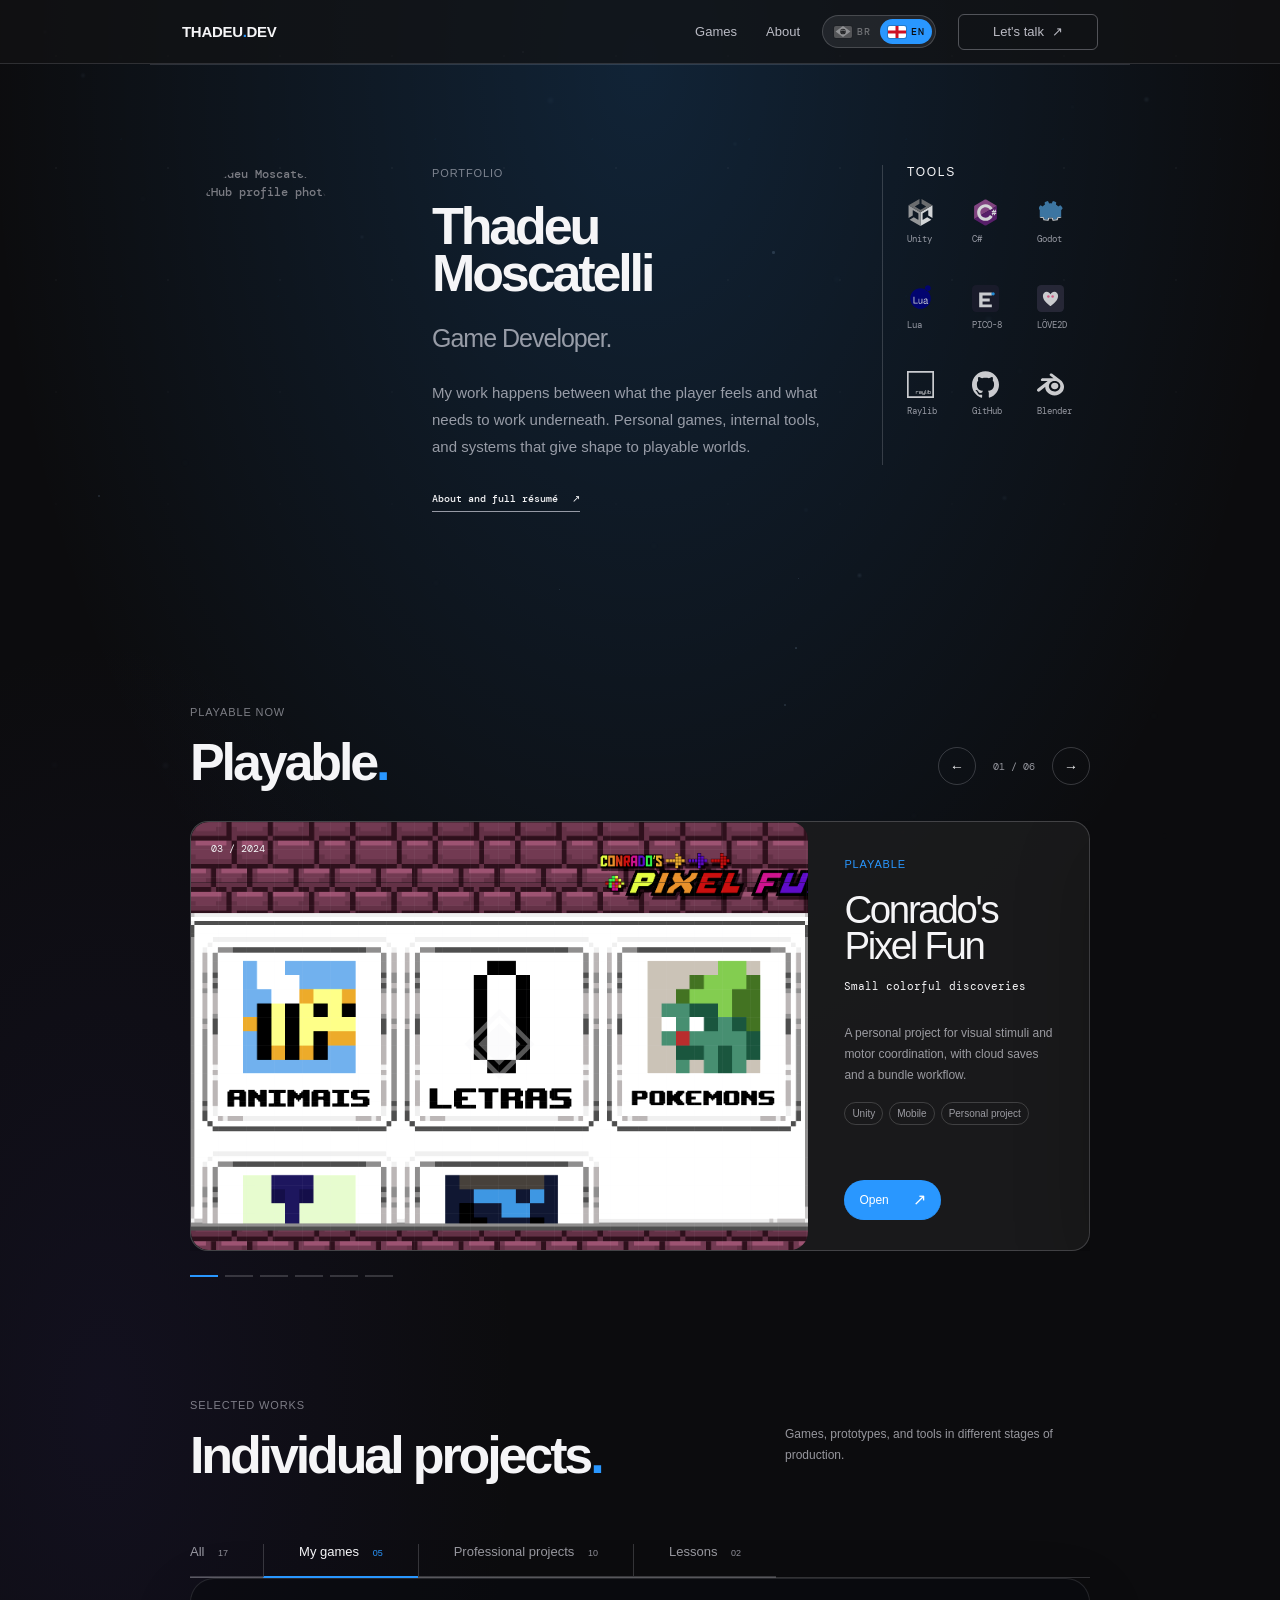
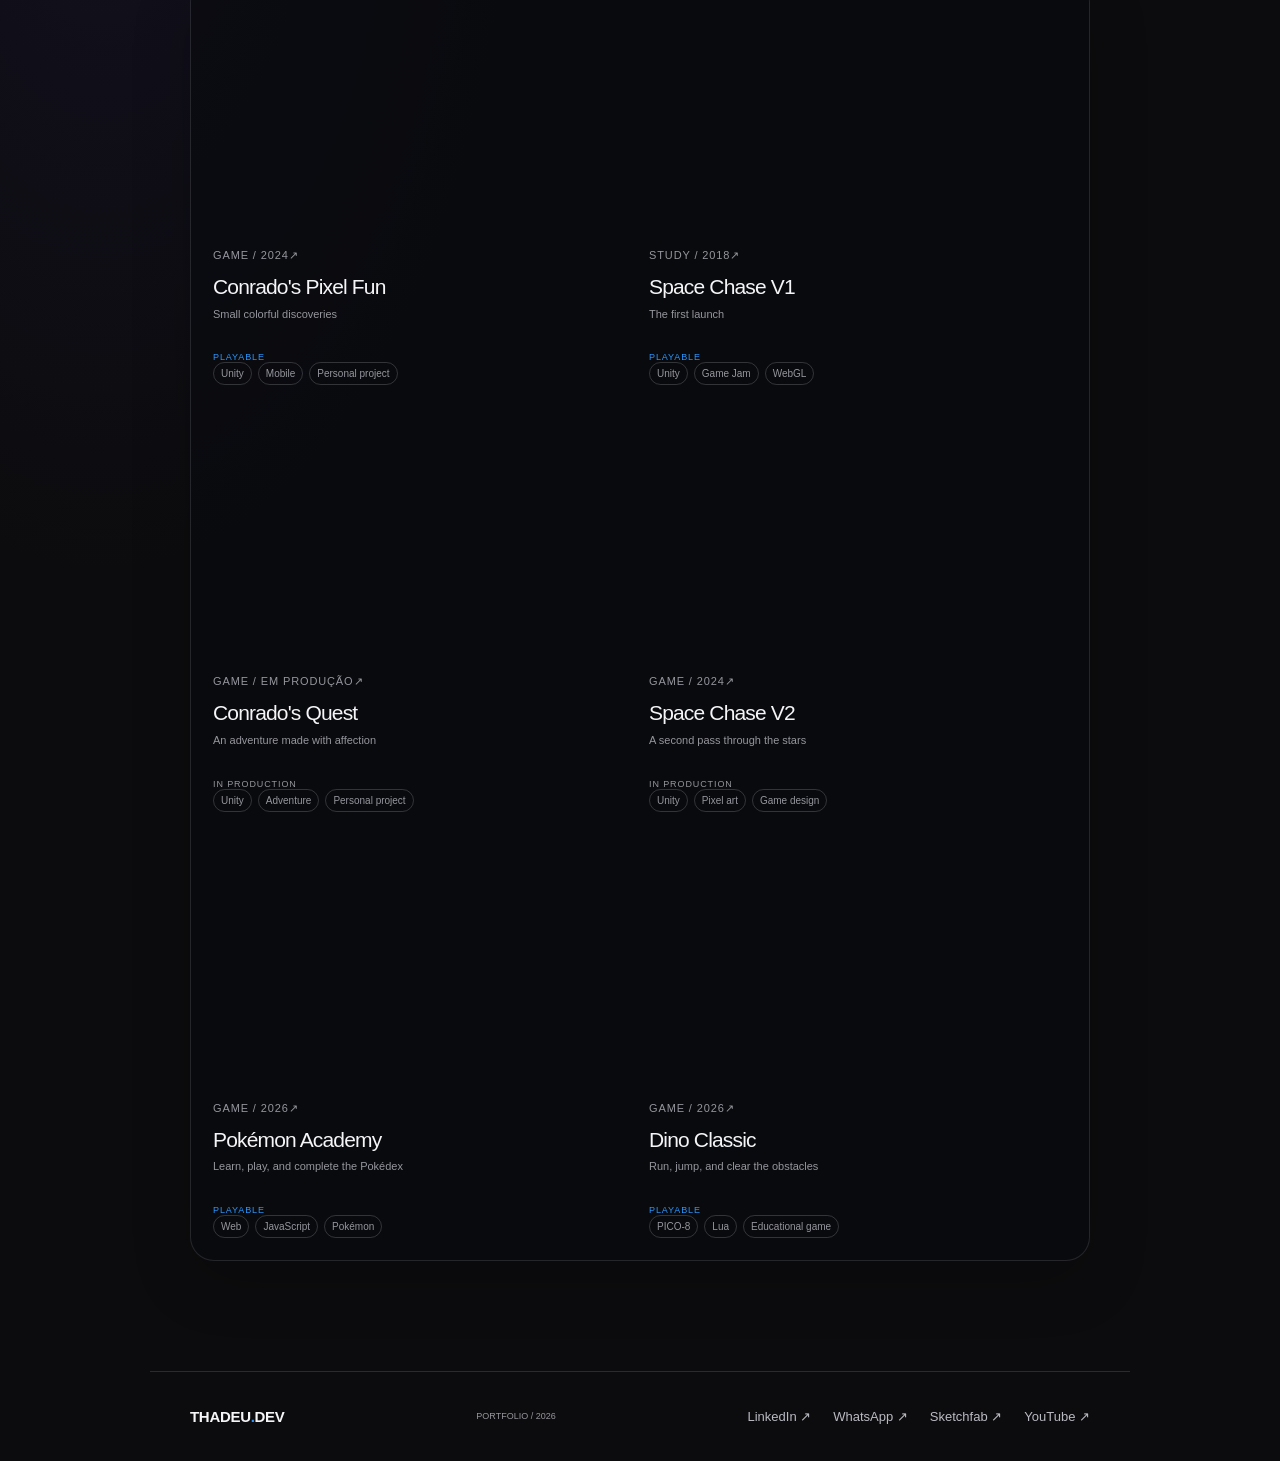
==== commit 9d3aab54: "Adicionado responsividade e melhorias visuais." ====
--- a/index-en.html
+++ b/index-en.html
@@ -19,7 +19,7 @@
   <header class="topbar">
     <a class="brand" href="#top" aria-label="Back to top"><span class="brand-mark">TM</span><span>THADEU<span class="brand-dot">.</span>DEV</span></a>
    <nav class="main-nav" aria-label="Main navigation"><a href="#games">Games</a><a href="pages/curriculo-en.html">About</a></nav>
-    <a class="language-switch" href="index.html" aria-label="Switch to the Portuguese version"><img class="language-flag" src="assets/icons/flag-brazil.svg" alt=""><span>PT</span></a>
+    <div class="language-switch" role="group" aria-label="Choose language"><a class="language-option" href="index.html"><img class="language-flag" src="assets/icons/flag-brazil.svg" alt=""><span>PT</span></a><a class="language-option is-current" href="index-en.html" aria-current="page"><img class="language-flag" src="assets/icons/flag-england.svg" alt=""><span>EN</span></a></div>
      <button class="nav-contact" type="button" data-contact-dialog>Let's talk <span>↗</span></button>
   </header>
   <main id="top">
@@ -35,7 +35,7 @@
       <div class="project-grid" id="project-grid" aria-live="polite"></div>
     </section>
     </main>
-  <footer class="footer wrapper"><div class="brand"><span class="brand-mark">TM</span><span>THADEU<span class="brand-dot">.</span>DEV</span></div><p>PORTFOLIO / 2026</p><div class="footer-links"><a href="https://www.linkedin.com/in/thadeu-moscatelli-2559061b0" target="_blank" rel="noreferrer">LinkedIn ↗</a><a href="https://wa.me/5515997329328" target="_blank" rel="noreferrer">WhatsApp ↗</a></div></footer>
+  <footer class="footer wrapper"><div class="brand"><span class="brand-mark">TM</span><span>THADEU<span class="brand-dot">.</span>DEV</span></div><p>PORTFOLIO / 2026</p><div class="footer-links"><a href="https://www.linkedin.com/in/thadeu-moscatelli-2559061b0" target="_blank" rel="noreferrer">LinkedIn ↗</a><a href="https://wa.me/5515997329328" target="_blank" rel="noreferrer">WhatsApp ↗</a><a href="https://sketchfab.com/ThadeuJ" target="_blank" rel="noreferrer">Sketchfab ↗</a><a href="https://www.youtube.com/@thadeumoscatelli" target="_blank" rel="noreferrer">YouTube ↗</a></div></footer>
   <dialog class="project-dialog" id="project-dialog"><button class="dialog-close" aria-label="Close details">×</button><div id="dialog-content"></div></dialog>
   <dialog class="contact-dialog" id="contact-dialog"><button class="dialog-close contact-dialog-close" aria-label="Close contact form">×</button><p class="eyebrow">Contact / Let's talk</p><h2>Let's build something together<span class="accent">.</span></h2><p class="contact-dialog-intro">Send a message or choose a direct channel to reach me.</p><form class="contact-form" id="contact-form"><label>Name<input name="name" type="text" autocomplete="name" required></label><label>Email<input name="email" type="email" autocomplete="email" required></label><label>Message<textarea name="message" rows="4" required></textarea></label><button class="button button-primary" type="submit">Send message ↗</button></form><p class="contact-links-title">Direct channels</p><div class="contact-links"><a href="https://wa.me/5515997329328" target="_blank" rel="noreferrer" aria-label="WhatsApp"><img src="assets/icons/whatsapp.svg" alt="WhatsApp"></a><a href="https://www.linkedin.com/in/thadeu-moscatelli-2559061b0" target="_blank" rel="noreferrer" aria-label="LinkedIn"><img src="assets/icons/linkedin.svg" alt="LinkedIn"></a><a href="mailto:thadeu.moscatelli@gmail.com" aria-label="Email"><img src="assets/icons/email.svg" alt="Email"></a></div></dialog>
 </body>
--- a/assets/css/styles.css
+++ b/assets/css/styles.css
@@ -314,3 +314,28 @@
   .spotlight-art { height:260px; min-height:260px; }
   .spotlight-copy { height:340px; min-height:340px; padding-bottom:24px; overflow:hidden; }
 }
+
+/* Allow horizontal gestures without hijacking vertical page scrolling. */
+.spotlight-viewport { touch-action: pan-y; cursor: grab; }
+
+/* Language control: keep both destinations visible and emphasize the current one. */
+.language-switch { display:inline-flex; align-items:center; gap:2px; min-width:0; padding:3px; border:1px solid var(--line); border-radius:999px; background:rgba(235,235,245,.08); }
+.language-option { display:inline-flex; align-items:center; gap:5px; padding:6px 8px; border-radius:999px; color:var(--muted); font:500 10px var(--mono); letter-spacing:.05em; text-decoration:none; filter:grayscale(1); opacity:.62; transition:background .2s ease,color .2s ease,filter .2s ease,opacity .2s ease; }
+.language-option .language-flag { width:18px; height:12px; filter:grayscale(1); }
+.language-option.is-current { color:var(--black); background:var(--acid); filter:none; opacity:1; }
+.language-option.is-current .language-flag { filter:none; }
+.language-option:not(.is-current):hover,.language-option:not(.is-current):focus-visible { color:var(--ink); opacity:1; }
+.language-option:focus-visible { outline:2px solid var(--acid); outline-offset:2px; }
+.language-switch.is-switching { animation:language-swap .26s cubic-bezier(.22,.61,.36,1); }
+.language-switch.is-switching .language-option.is-current { color:var(--muted); background:transparent; filter:grayscale(1); opacity:.62; }
+.language-switch.is-switching .language-option.is-current .language-flag { filter:grayscale(1); }
+.language-switch.is-switching .language-option:not(.is-current) { color:var(--black); background:var(--acid); filter:none; opacity:1; }
+.language-switch.is-switching .language-option:not(.is-current) .language-flag { filter:none; }
+@keyframes language-swap { 50% { transform:scale(1.08); filter:brightness(1.2); } }
+.legacy-language { float:none; }
+@media (max-width:760px) { .language-switch { padding:2px; }.language-option { padding:5px 6px; gap:4px; }.language-option .language-flag { width:17px; height:11px; } }
+
+/* Keep the contact action visually consistent across portfolio and resume headers. */
+.nav-contact { width:140px; min-height:36px; padding:0 12px; display:inline-flex; align-items:center; justify-content:center; white-space:nowrap; }
+@media (max-width:760px) { .nav-contact { width:36px; min-height:34px; padding:0; } }
+.spotlight-viewport.is-dragging { cursor: grabbing; user-select: none; }
